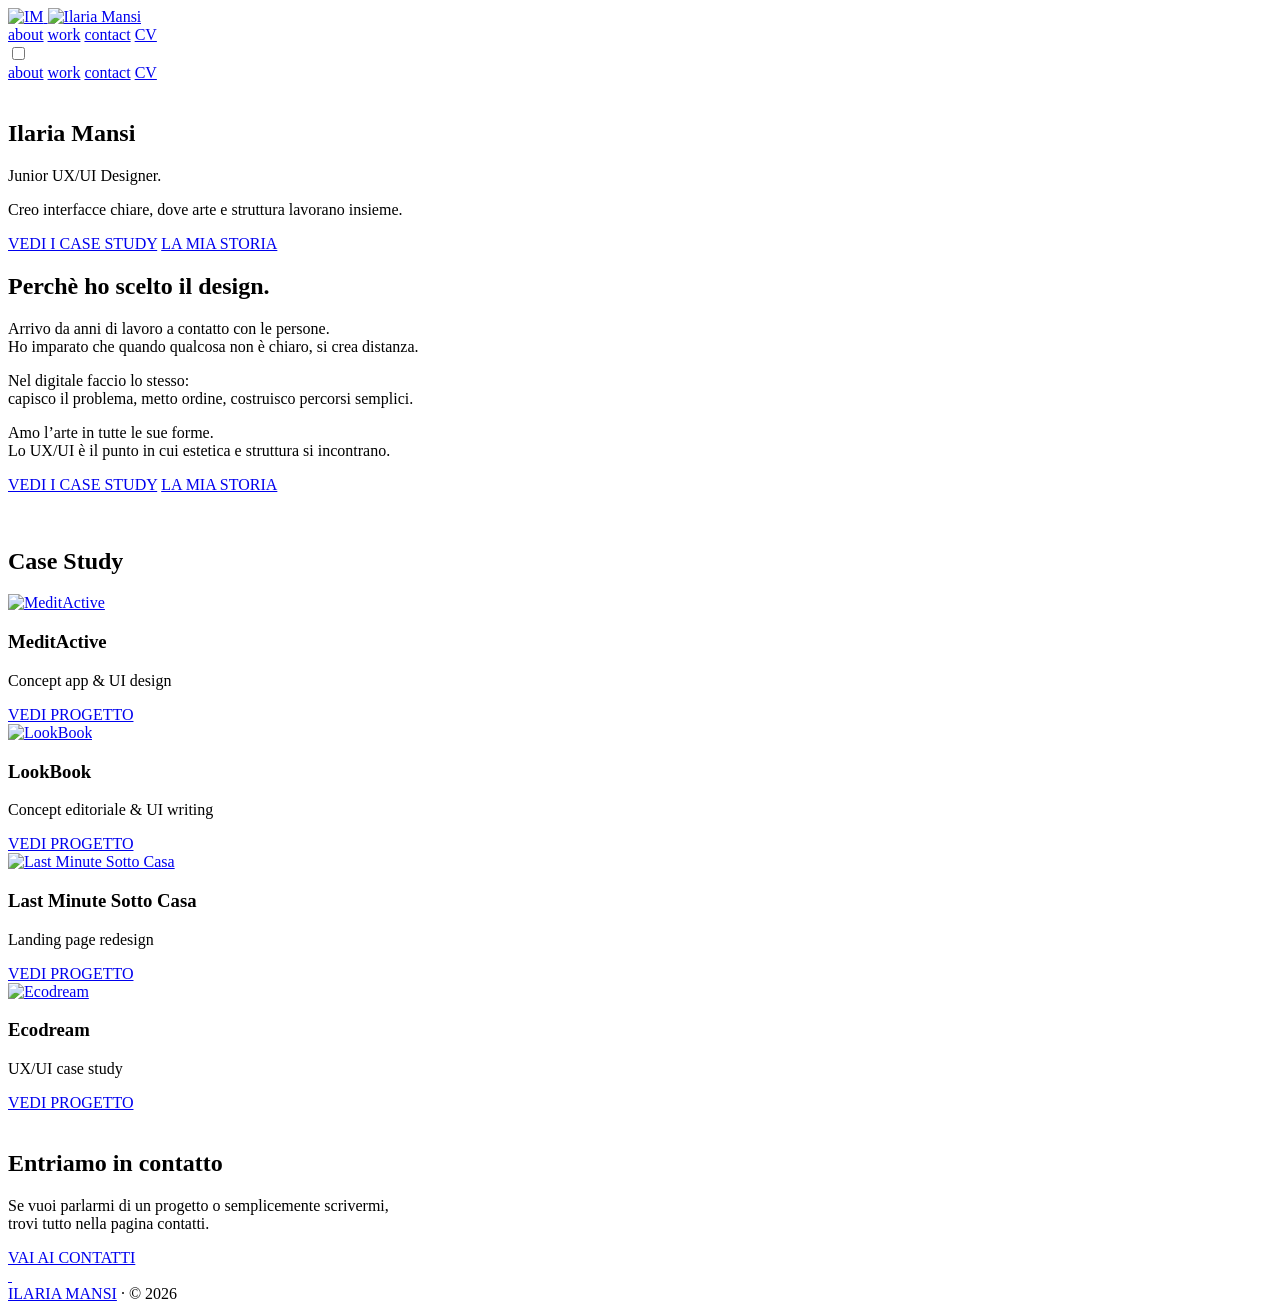
==== index.html @ 2dbf2a2d "force deploy" ====
<!doctype html>
<html lang="it">
<head>
  <meta charset="utf-8" />
  <meta name="viewport" content="width=device-width, initial-scale=1" />
  <title>Portfolio – Home</title>

  <link rel="preconnect" href="https://fonts.googleapis.com">
<link rel="preconnect" href="https://fonts.gstatic.com" crossorigin>
<link href="https://fonts.googleapis.com/css2?family=Fraunces:opsz,wght@9..144,300;9..144,400;9..144,600&family=Manrope:wght@300;400;500;600;700&display=swap" rel="stylesheet">
  <link rel="stylesheet" href="css/style.css">
<link rel="icon" href="assets/img/favicon/favicon.png" sizes="any">

</head>

<body class="is-home">
  
  
  <!-- NAV -->
 <header class="nav" role="banner">
  <div class="container nav__inner">
    <a class="nav__logo" href="#top" aria-label="Home">
      <img class="logo is-mark" src="assets/img/logo/im-mark-light.svg" alt="IM">
      <img class="logo is-word" src="assets/img/logo/im-wordmark-light.svg" alt="Ilaria Mansi">
    </a>

    <nav class="nav__links" aria-label="Menu principale">
      <a href="about.html">about</a>
      <a href="index.html#projects">work</a>
      <a href="contact.html">contact</a>
      <a href="cv.html">CV</a>
    </nav>

    <input class="navToggle" type="checkbox" id="navToggle">

    <label class="nav__burger" for="navToggle" aria-label="Apri menu">
      <span class="nav__burgerIcon" aria-hidden="true"></span>
    </label>
  </div>
</header>

<div class="navOverlay" aria-hidden="true">
  <nav class="navOverlay__panel" aria-label="Menu mobile">
    <a href="about.html">about</a>
    <a href="index.html#projects">work</a>
    <a href="contact.html">contact</a>
    <a href="cv.html">CV</a>
  </nav>
</div>
  

 <!-- HERO (sezione separata, mantiene arch come sfondo) -->
<section id="top" class="heroSection" aria-label="Hero">
  <img class="heroSection__arch" src="assets/img/home/art.jpg" alt="" aria-hidden="true">
  <div class="heroSection__overlay" aria-hidden="true"></div>

  <div class="container hero">
    <div class="hero__left">
      <div class="hero__stack">
        <h1 class="hero__title">Ilaria Mansi</h1>
        <p class="hero__sub">Junior UX/UI Designer.</p>
        <p class="hero__statement">Creo interfacce chiare, dove arte e struttura lavorano insieme.</p>

        <div class="hero__cta">
          <a class="btn btn--primary" href="#projects">VEDI I CASE STUDY</a>
          <a class="btn btn--secondary" href="about.html">LA MIA STORIA</a>
        </div>
      </div>
    </div>
  </div>
</section>

<!-- SALOTTO (sezione separata, statica, senza step/opacity) -->
<section class="salottoSection" aria-label="Salotto">
  <div class="container salotto">
    <div class="salotto__stack">
      <h2 class="salotto__h2">Perchè ho scelto il design.</h2>

      <p class="salotto__p">
        Arrivo da anni di lavoro a contatto con le persone.<br>
        Ho imparato che quando qualcosa non è chiaro, si crea distanza.
      </p>

      <p class="salotto__p">
        Nel digitale faccio lo stesso:<br>
        capisco il problema, metto ordine, costruisco percorsi semplici.
      </p>

      <p class="salotto__p">
        Amo l’arte in tutte le sue forme.<br>
        Lo UX/UI è il punto in cui estetica e struttura si incontrano.
      </p>

      <div class="salotto__cta">
        <a class="btn btn--primary" href="#projects">VEDI I CASE STUDY</a>
        <a class="btn btn--secondary" href="about.html">LA MIA STORIA</a>
      </div>
    </div>

    <figure class="salotto__portrait" aria-hidden="true">
      <img src="assets/img/home/foto.png" alt="">
    </figure>
 </div>
</section>

<!-- CONTENUTO NORMALE DOPO -->
<main class="content">
  <section id="projects" class="projects" aria-label="Projects">
    <div class="container">
      <h2 class="projects__title">Case Study</h2>
    </div>


      <section class="projectStep">
        <div class="container">
          <article class="projectCard">
            <a class="projectCard__media" href="project/meditactive/">
              <img src="assets/img/home/cover-meditactive.jpg" alt="MeditActive">
            </a>
            <div class="projectCard__info">
              <h3 class="projectCard__name">MeditActive</h3>
              <p class="projectCard__meta">Concept app & UI design</p>
              <a class="btn btn--primary" href="./project/meditactive/">VEDI PROGETTO</a>
            </div>
          </article>
        </div>
      </section>

<section class="projectStep">
        <div class="container">
          <article class="projectCard">
            <a class="projectCard__media" href="project/lookbook/">
              <img src="assets/img/home/cover-lookbook.jpg" alt="LookBook">
            </a>
            <div class="projectCard__info">
              <h3 class="projectCard__name">LookBook</h3>
              <p class="projectCard__meta">Concept editoriale & UI writing</p>
              <a class="btn btn--primary" href="project/lookbook/">VEDI PROGETTO</a>
            </div>
          </article>
        </div>
      </section>

      <section class="projectStep">
        <div class="container">
          <article class="projectCard">
            <a class="projectCard__media" href="project/lmsc/">
              <img src="assets/img/home/cover-lmsc.jpg" alt="Last Minute Sotto Casa">
            </a>
            <div class="projectCard__info">
              <h3 class="projectCard__name">Last Minute Sotto Casa</h3>
              <p class="projectCard__meta">Landing page redesign</p>
              <a class="btn btn--primary" href="project/lmsc/">VEDI PROGETTO</a>
            </div>
          </article>
        </div>
      </section>

      <section class="projectStep">
        <div class="container">
          <article class="projectCard">
            <a class="projectCard__media" href="project/ecodream/">
              <img src="assets/img/home/cover-ecodream.jpg" alt="Ecodream">
            </a>
            <div class="projectCard__info">
              <h3 class="projectCard__name">Ecodream</h3>
              <p class="projectCard__meta">UX/UI case study</p>
              <a class="btn btn--primary" href="project/ecodream/">VEDI PROGETTO</a>
            </div>
          </article>
        </div>
      </section>
    </section>

  </main>

<footer class="footer footer--simple" id="contact" aria-labelledby="footerTitle">
  <img class="footer__arch" src="assets/img/home/art.jpg" alt="" aria-hidden="true">

  <div class="footer__inner">
    <h2 id="footerTitle">Entriamo in contatto</h2>
    <p class="footer__text">
      Se vuoi parlarmi di un progetto o semplicemente scrivermi, <br> trovi tutto nella pagina contatti.
    </p>

    <div class="footer__actions">
      <a class="btn btn--primary" href="contact.html">VAI AI CONTATTI</a>
    </div>

    <div class="footer__social" aria-label="Social">
  <a class="iconBtn" href="https://www.linkedin.com/in/ilaria-mansi/" target="_blank" rel="noopener" aria-label="LinkedIn">
    <img src="assets/img/home/linkedin.png" alt="">
  </a>

  <a class="iconBtn" href="https://github.com/TUO-USERNAME" target="_blank" rel="noopener" aria-label="GitHub">
    <img src="assets/img/home/github.png" alt="">
  </a>
</div>

   <div class="footer__meta">
  <a class="footer__copy" href="#top">ILARIA MANSI</a>
  <span class="footer__sep" aria-hidden="true">·</span>
  <span class="footer__copy">© 2026</span>
</div>
  </div>
</footer>

  
</body>
</html>
<!-- deploy -->
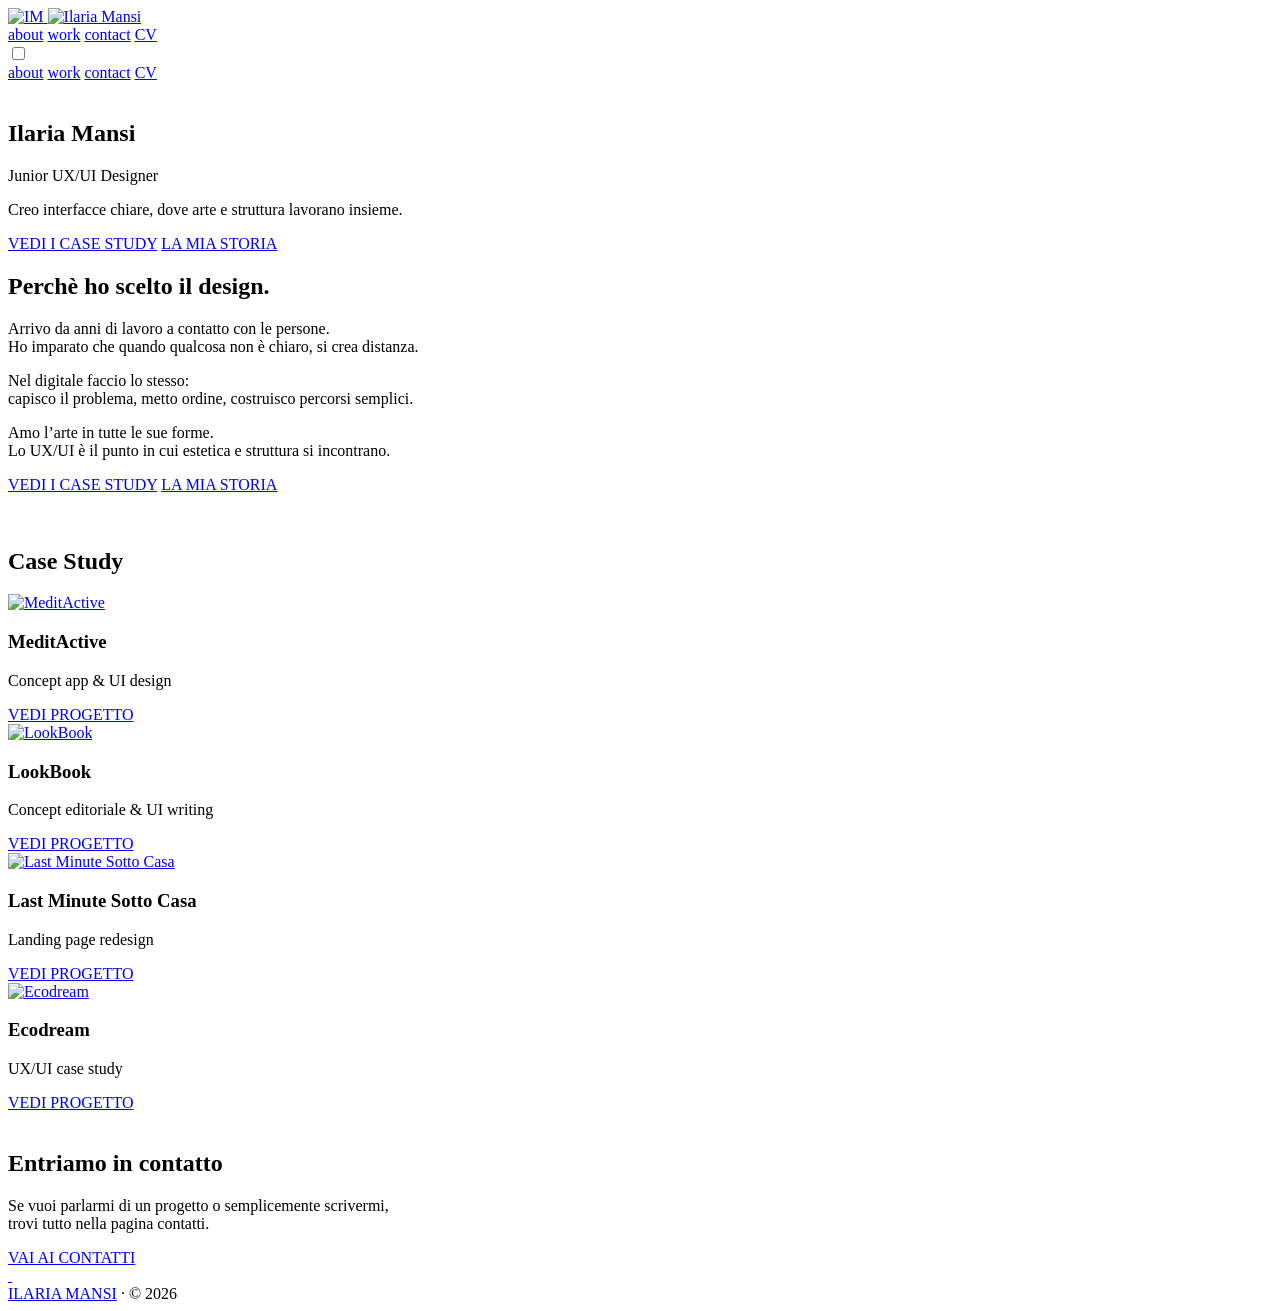
==== commit 9831558f: "initial portfolio upload" ====
--- a/index.html
+++ b/index.html
@@ -58,7 +58,7 @@
     <div class="hero__left">
       <div class="hero__stack">
         <h1 class="hero__title">Ilaria Mansi</h1>
-        <p class="hero__sub">Junior UX/UI Designer.</p>
+        <p class="hero__sub">Junior UX/UI Designer</p>
         <p class="hero__statement">Creo interfacce chiare, dove arte e struttura lavorano insieme.</p>
 
         <div class="hero__cta">
@@ -192,7 +192,7 @@
     <img src="assets/img/home/linkedin.png" alt="">
   </a>
 
-  <a class="iconBtn" href="https://github.com/TUO-USERNAME" target="_blank" rel="noopener" aria-label="GitHub">
+  <a class="iconBtn" href="https://ilariamansi.github.io/portfolio/" target="_blank" rel="noopener" aria-label="GitHub">
     <img src="assets/img/home/github.png" alt="">
   </a>
 </div>
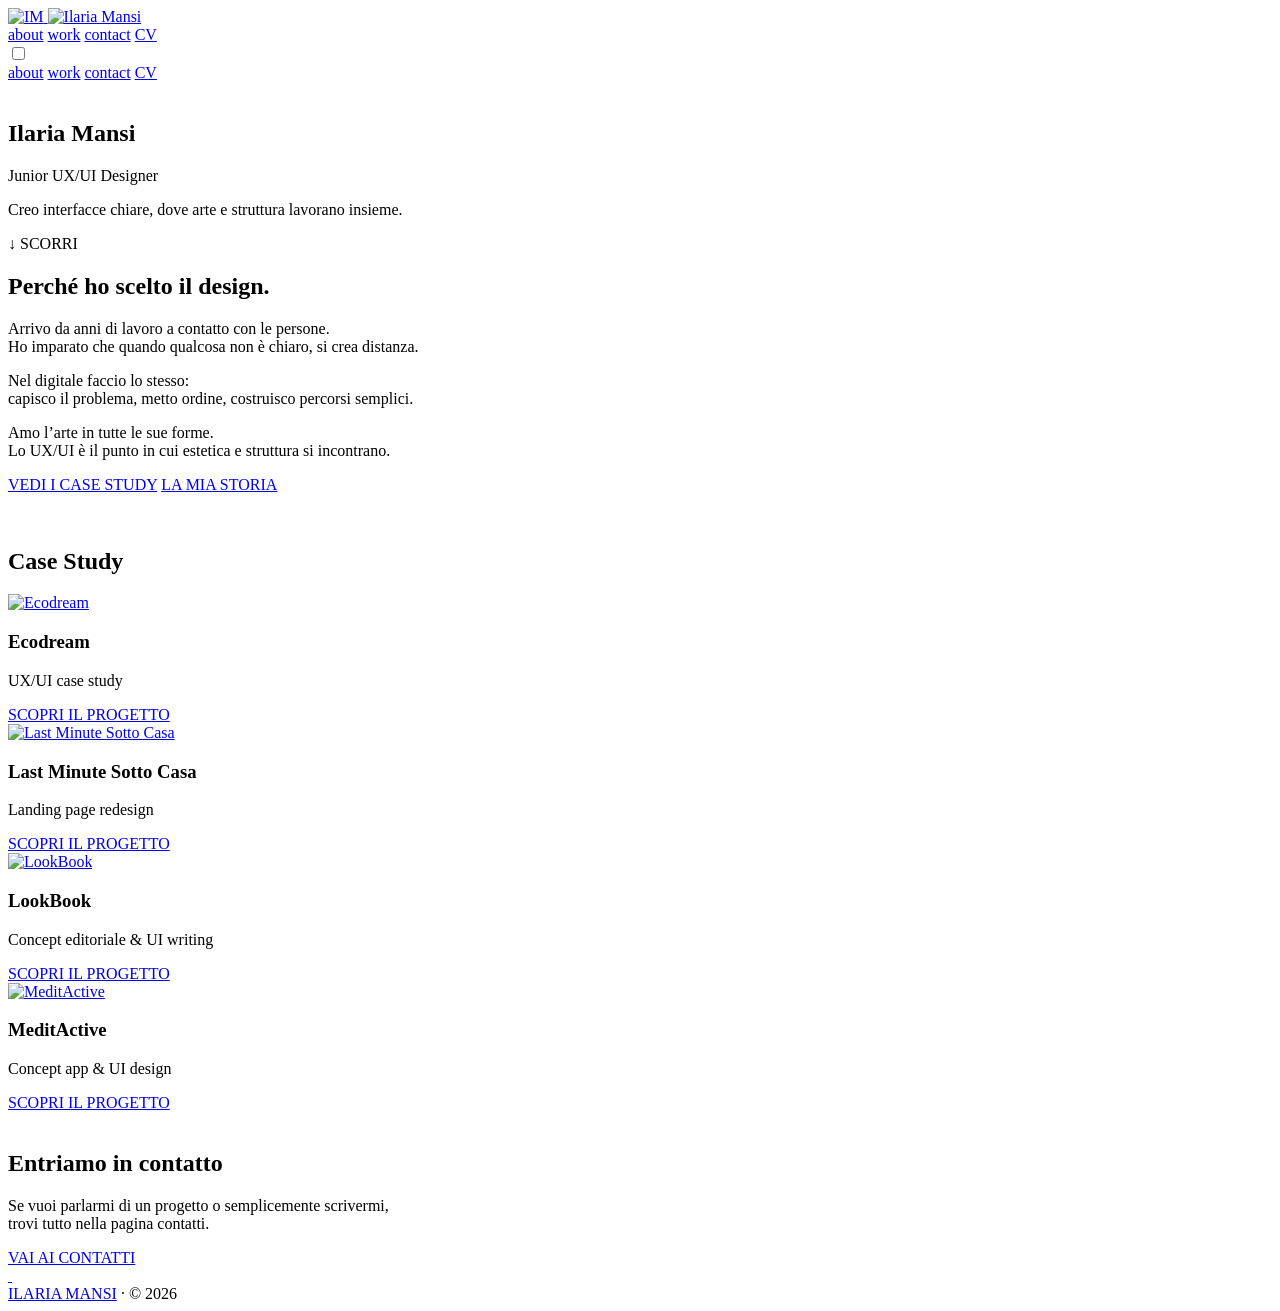
==== commit c8f84a74: "PORTFOLIO UPLOAD" ====
--- a/index.html
+++ b/index.html
@@ -14,7 +14,7 @@
 </head>
 
 <body class="is-home">
-  
+ <main id="top"></main> 
   
   <!-- NAV -->
  <header class="nav" role="banner">
@@ -61,10 +61,10 @@
         <p class="hero__sub">Junior UX/UI Designer</p>
         <p class="hero__statement">Creo interfacce chiare, dove arte e struttura lavorano insieme.</p>
 
-        <div class="hero__cta">
-          <a class="btn btn--primary" href="#projects">VEDI I CASE STUDY</a>
-          <a class="btn btn--secondary" href="about.html">LA MIA STORIA</a>
-        </div>
+ <div class="hero__scroll">
+  <span class="hero__scrollArrow">↓</span>
+  <span class="hero__scrollText">SCORRI</span>
+</div>
       </div>
     </div>
   </div>
@@ -74,7 +74,7 @@
 <section class="salottoSection" aria-label="Salotto">
   <div class="container salotto">
     <div class="salotto__stack">
-      <h2 class="salotto__h2">Perchè ho scelto il design.</h2>
+      <h2 class="salotto__h2">Perché ho scelto il design.</h2>
 
       <p class="salotto__p">
         Arrivo da anni di lavoro a contatto con le persone.<br>
@@ -112,65 +112,64 @@
 
 
       <section class="projectStep">
-        <div class="container">
-          <article class="projectCard">
-            <a class="projectCard__media" href="project/meditactive/">
-              <img src="assets/img/home/cover-meditactive.jpg" alt="MeditActive">
-            </a>
-            <div class="projectCard__info">
-              <h3 class="projectCard__name">MeditActive</h3>
-              <p class="projectCard__meta">Concept app & UI design</p>
-              <a class="btn btn--primary" href="./project/meditactive/">VEDI PROGETTO</a>
-            </div>
-          </article>
-        </div>
-      </section>
+  <div class="container">
+    <article class="projectCard">
+      <a class="projectCard__media" href="project/ecodream/">
+        <img src="assets/img/home/cover-ecodream.jpg" alt="Ecodream">
+      </a>
+      <div class="projectCard__info">
+        <h3 class="projectCard__name">Ecodream</h3>
+        <p class="projectCard__meta">UX/UI case study</p>
+        <a class="btn btn--primary" href="project/ecodream/">SCOPRI IL PROGETTO</a>
+      </div>
+    </article>
+  </div>
+</section>
 
 <section class="projectStep">
-        <div class="container">
-          <article class="projectCard">
-            <a class="projectCard__media" href="project/lookbook/">
-              <img src="assets/img/home/cover-lookbook.jpg" alt="LookBook">
-            </a>
-            <div class="projectCard__info">
-              <h3 class="projectCard__name">LookBook</h3>
-              <p class="projectCard__meta">Concept editoriale & UI writing</p>
-              <a class="btn btn--primary" href="project/lookbook/">VEDI PROGETTO</a>
-            </div>
-          </article>
-        </div>
-      </section>
-
-      <section class="projectStep">
-        <div class="container">
-          <article class="projectCard">
-            <a class="projectCard__media" href="project/lmsc/">
-              <img src="assets/img/home/cover-lmsc.jpg" alt="Last Minute Sotto Casa">
-            </a>
-            <div class="projectCard__info">
-              <h3 class="projectCard__name">Last Minute Sotto Casa</h3>
-              <p class="projectCard__meta">Landing page redesign</p>
-              <a class="btn btn--primary" href="project/lmsc/">VEDI PROGETTO</a>
-            </div>
-          </article>
-        </div>
-      </section>
-
-      <section class="projectStep">
-        <div class="container">
-          <article class="projectCard">
-            <a class="projectCard__media" href="project/ecodream/">
-              <img src="assets/img/home/cover-ecodream.jpg" alt="Ecodream">
-            </a>
-            <div class="projectCard__info">
-              <h3 class="projectCard__name">Ecodream</h3>
-              <p class="projectCard__meta">UX/UI case study</p>
-              <a class="btn btn--primary" href="project/ecodream/">VEDI PROGETTO</a>
-            </div>
-          </article>
-        </div>
-      </section>
-    </section>
+  <div class="container">
+    <article class="projectCard">
+      <a class="projectCard__media" href="project/lmsc/">
+        <img src="assets/img/home/cover-lmsc.jpg" alt="Last Minute Sotto Casa">
+      </a>
+      <div class="projectCard__info">
+        <h3 class="projectCard__name">Last Minute Sotto Casa</h3>
+        <p class="projectCard__meta">Landing page redesign</p>
+        <a class="btn btn--primary" href="project/lmsc/">SCOPRI IL PROGETTO</a>
+      </div>
+    </article>
+  </div>
+</section>
+
+<section class="projectStep">
+  <div class="container">
+    <article class="projectCard">
+      <a class="projectCard__media" href="project/lookbook/">
+        <img src="assets/img/home/cover-lookbook.jpg" alt="LookBook">
+      </a>
+      <div class="projectCard__info">
+        <h3 class="projectCard__name">LookBook</h3>
+        <p class="projectCard__meta">Concept editoriale & UI writing</p>
+        <a class="btn btn--primary" href="project/lookbook/">SCOPRI IL PROGETTO</a>
+      </div>
+    </article>
+  </div>
+</section>
+
+<section class="projectStep">
+  <div class="container">
+    <article class="projectCard">
+      <a class="projectCard__media" href="project/meditactive/">
+        <img src="assets/img/home/cover-meditactive.jpg" alt="MeditActive">
+      </a>
+      <div class="projectCard__info">
+        <h3 class="projectCard__name">MeditActive</h3>
+        <p class="projectCard__meta">Concept app & UI design</p>
+        <a class="btn btn--primary" href="./project/meditactive/">SCOPRI IL PROGETTO</a>
+      </div>
+    </article>
+  </div>
+</section>
 
   </main>
 
@@ -192,7 +191,7 @@
     <img src="assets/img/home/linkedin.png" alt="">
   </a>
 
-  <a class="iconBtn" href="https://ilariamansi.github.io/portfolio/" target="_blank" rel="noopener" aria-label="GitHub">
+  <a class="iconBtn" href="https://github.com/ilariamansi/portfolio.git" target="_blank" rel="noopener" aria-label="GitHub">
     <img src="assets/img/home/github.png" alt="">
   </a>
 </div>
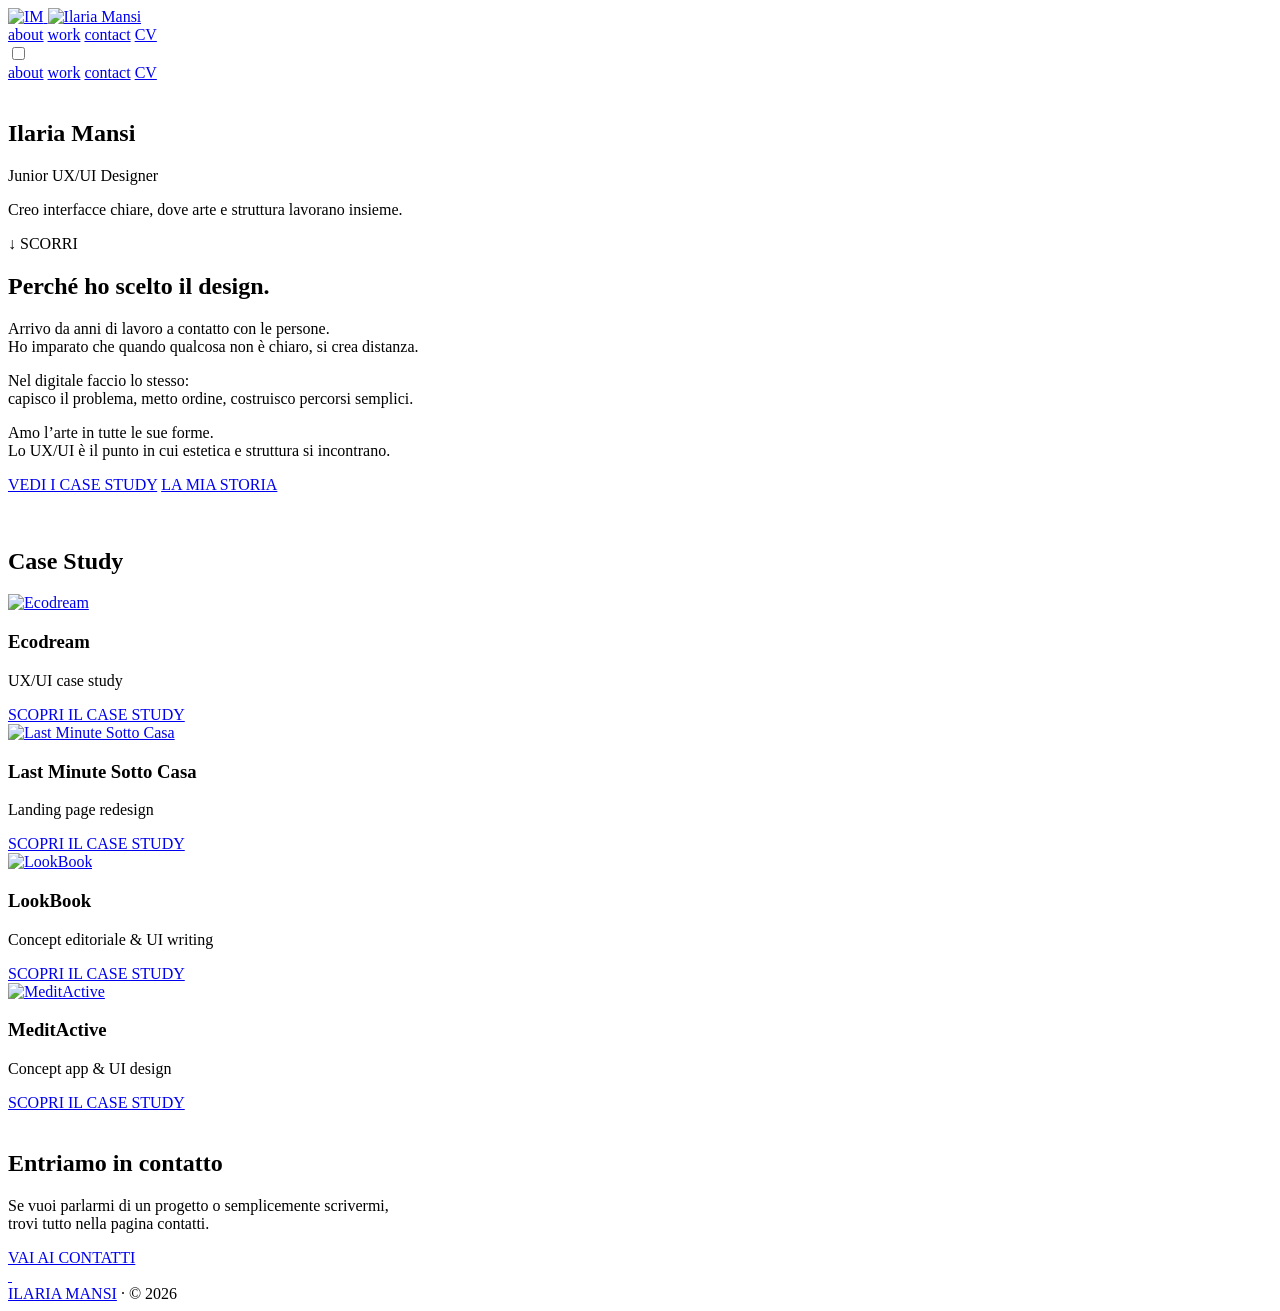
==== commit 97c6839d: "portfolio upload" ====
--- a/index.html
+++ b/index.html
@@ -4,6 +4,12 @@
   <meta charset="utf-8" />
   <meta name="viewport" content="width=device-width, initial-scale=1" />
   <title>Portfolio – Home</title>
+ <meta property="og:title" content="Ilaria Mansi – Junior UX/UI Designer">
+<meta property="og:description" content="Portfolio UX/UI con case study di redesign, ricerca utenti e progettazione di interfacce digitali.">
+<meta property="og:image" content="https://ilariamansi.github.io/portfolio/assets/img/home/art.jpg">
+<meta property="og:url" content="https://ilariamansi.github.io/portfolio/">
+<meta property="og:type" content="website">
+<meta property="og:site_name" content="Ilaria Mansi Portfolio">
 
   <link rel="preconnect" href="https://fonts.googleapis.com">
 <link rel="preconnect" href="https://fonts.gstatic.com" crossorigin>
@@ -120,7 +126,7 @@
       <div class="projectCard__info">
         <h3 class="projectCard__name">Ecodream</h3>
         <p class="projectCard__meta">UX/UI case study</p>
-        <a class="btn btn--primary" href="project/ecodream/">SCOPRI IL PROGETTO</a>
+        <a class="btn btn--primary" href="project/ecodream/">SCOPRI IL CASE STUDY</a>
       </div>
     </article>
   </div>
@@ -135,7 +141,7 @@
       <div class="projectCard__info">
         <h3 class="projectCard__name">Last Minute Sotto Casa</h3>
         <p class="projectCard__meta">Landing page redesign</p>
-        <a class="btn btn--primary" href="project/lmsc/">SCOPRI IL PROGETTO</a>
+        <a class="btn btn--primary" href="project/lmsc/">SCOPRI IL CASE STUDY</a>
       </div>
     </article>
   </div>
@@ -150,7 +156,7 @@
       <div class="projectCard__info">
         <h3 class="projectCard__name">LookBook</h3>
         <p class="projectCard__meta">Concept editoriale & UI writing</p>
-        <a class="btn btn--primary" href="project/lookbook/">SCOPRI IL PROGETTO</a>
+        <a class="btn btn--primary" href="project/lookbook/">SCOPRI IL CASE STUDY</a>
       </div>
     </article>
   </div>
@@ -165,7 +171,7 @@
       <div class="projectCard__info">
         <h3 class="projectCard__name">MeditActive</h3>
         <p class="projectCard__meta">Concept app & UI design</p>
-        <a class="btn btn--primary" href="./project/meditactive/">SCOPRI IL PROGETTO</a>
+        <a class="btn btn--primary" href="./project/meditactive/">SCOPRI IL CASE STUDY</a>
       </div>
     </article>
   </div>
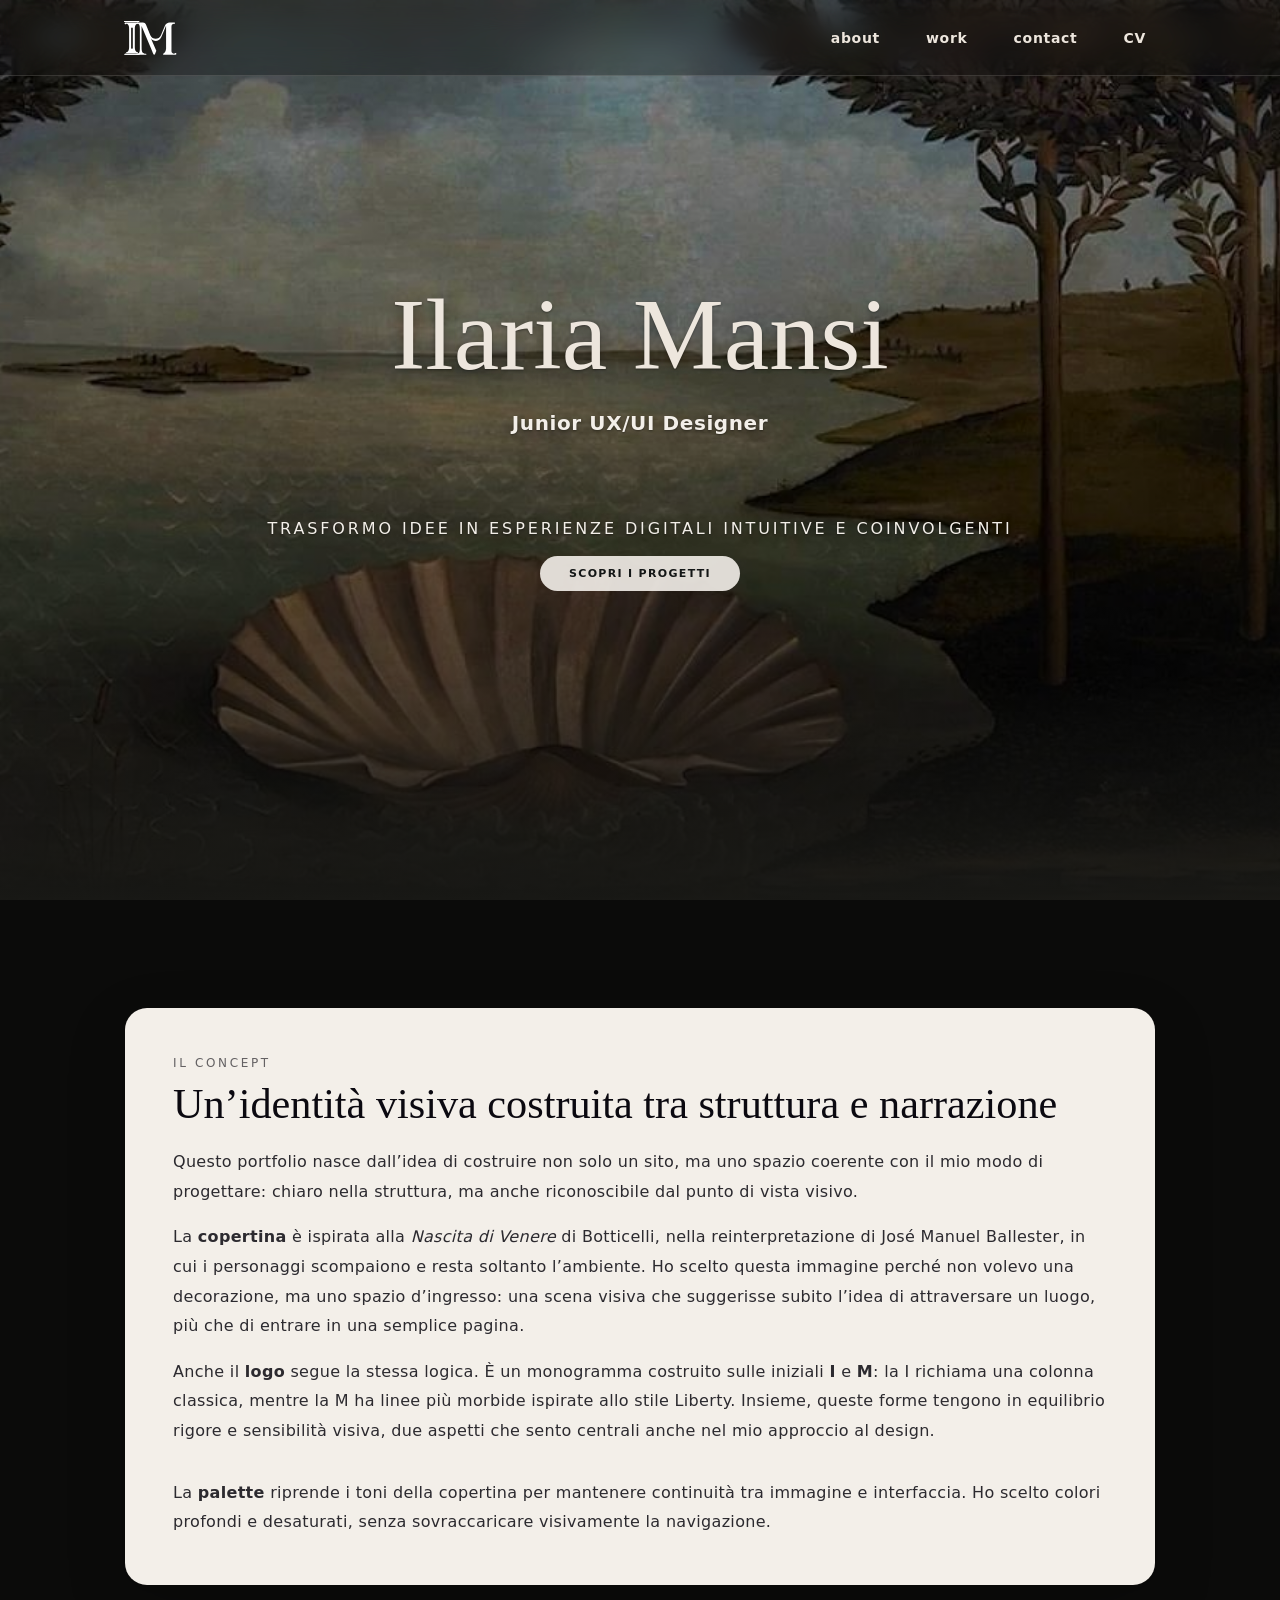
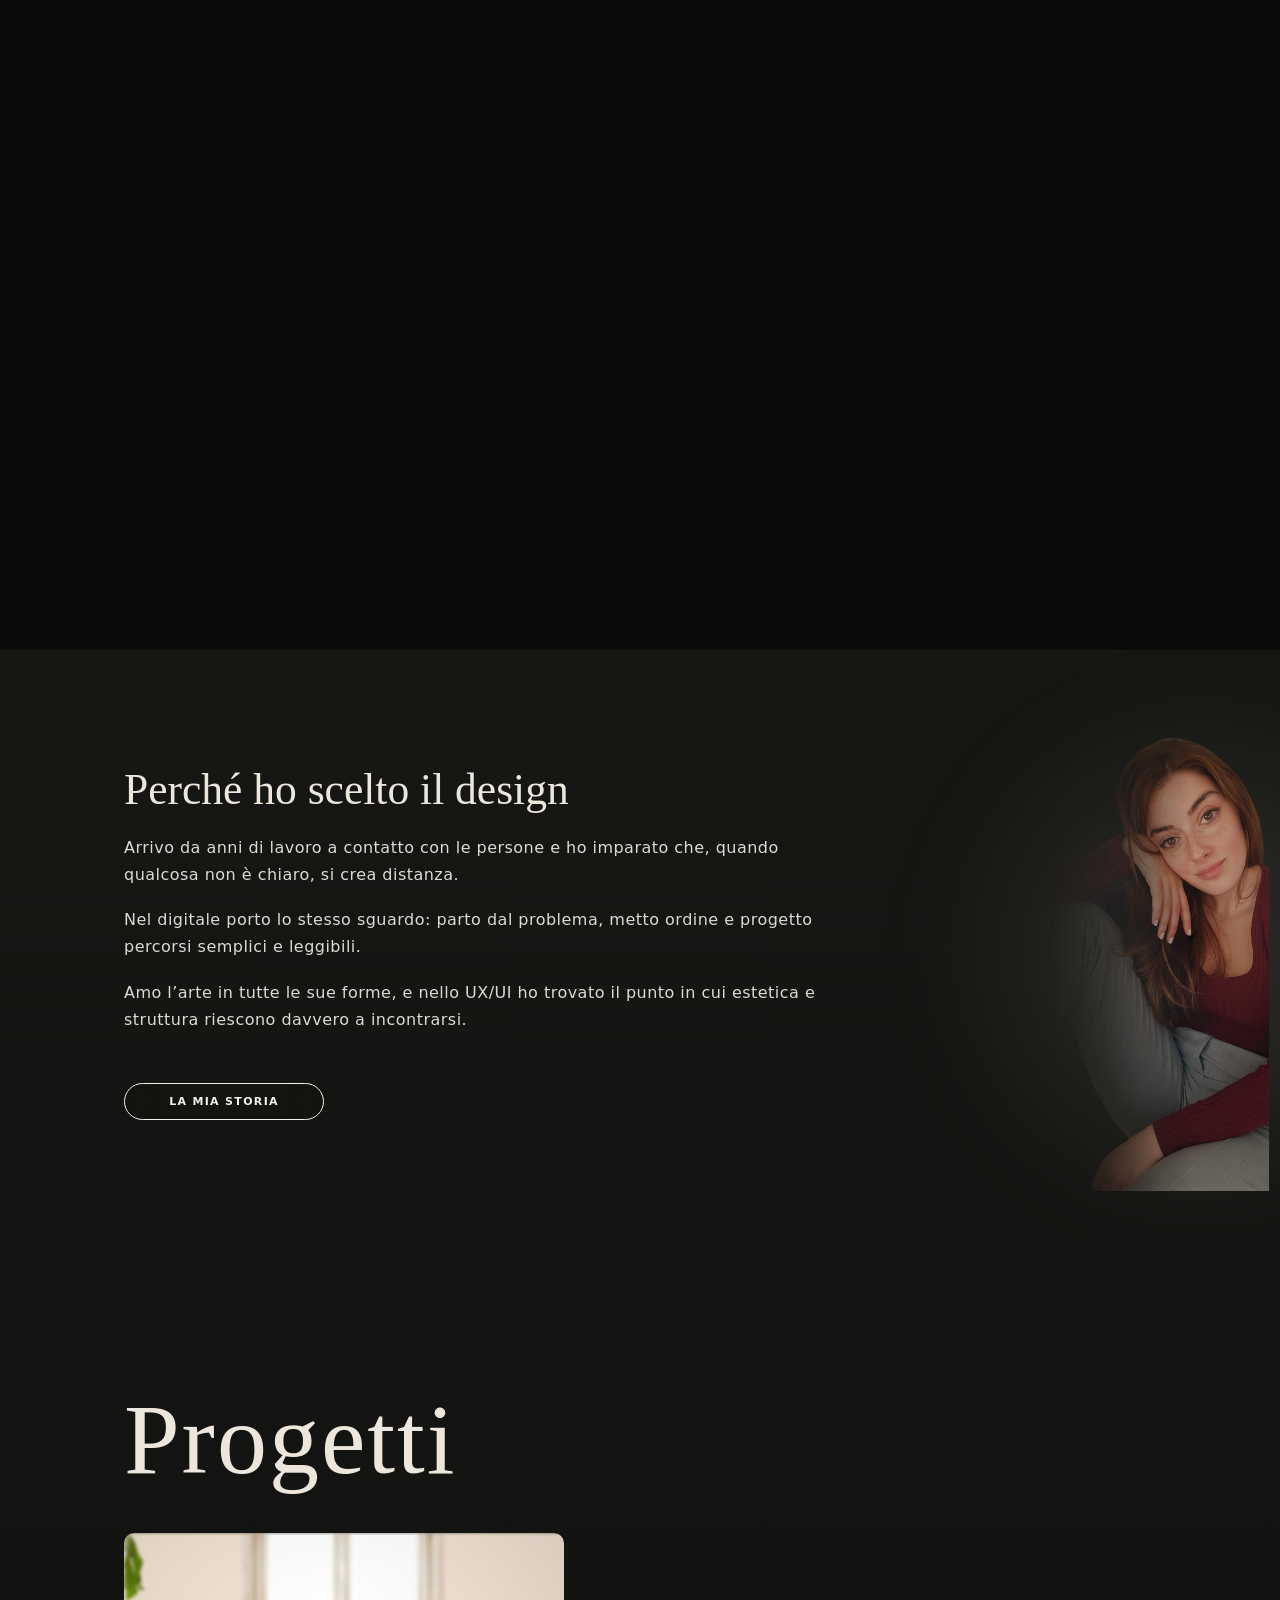
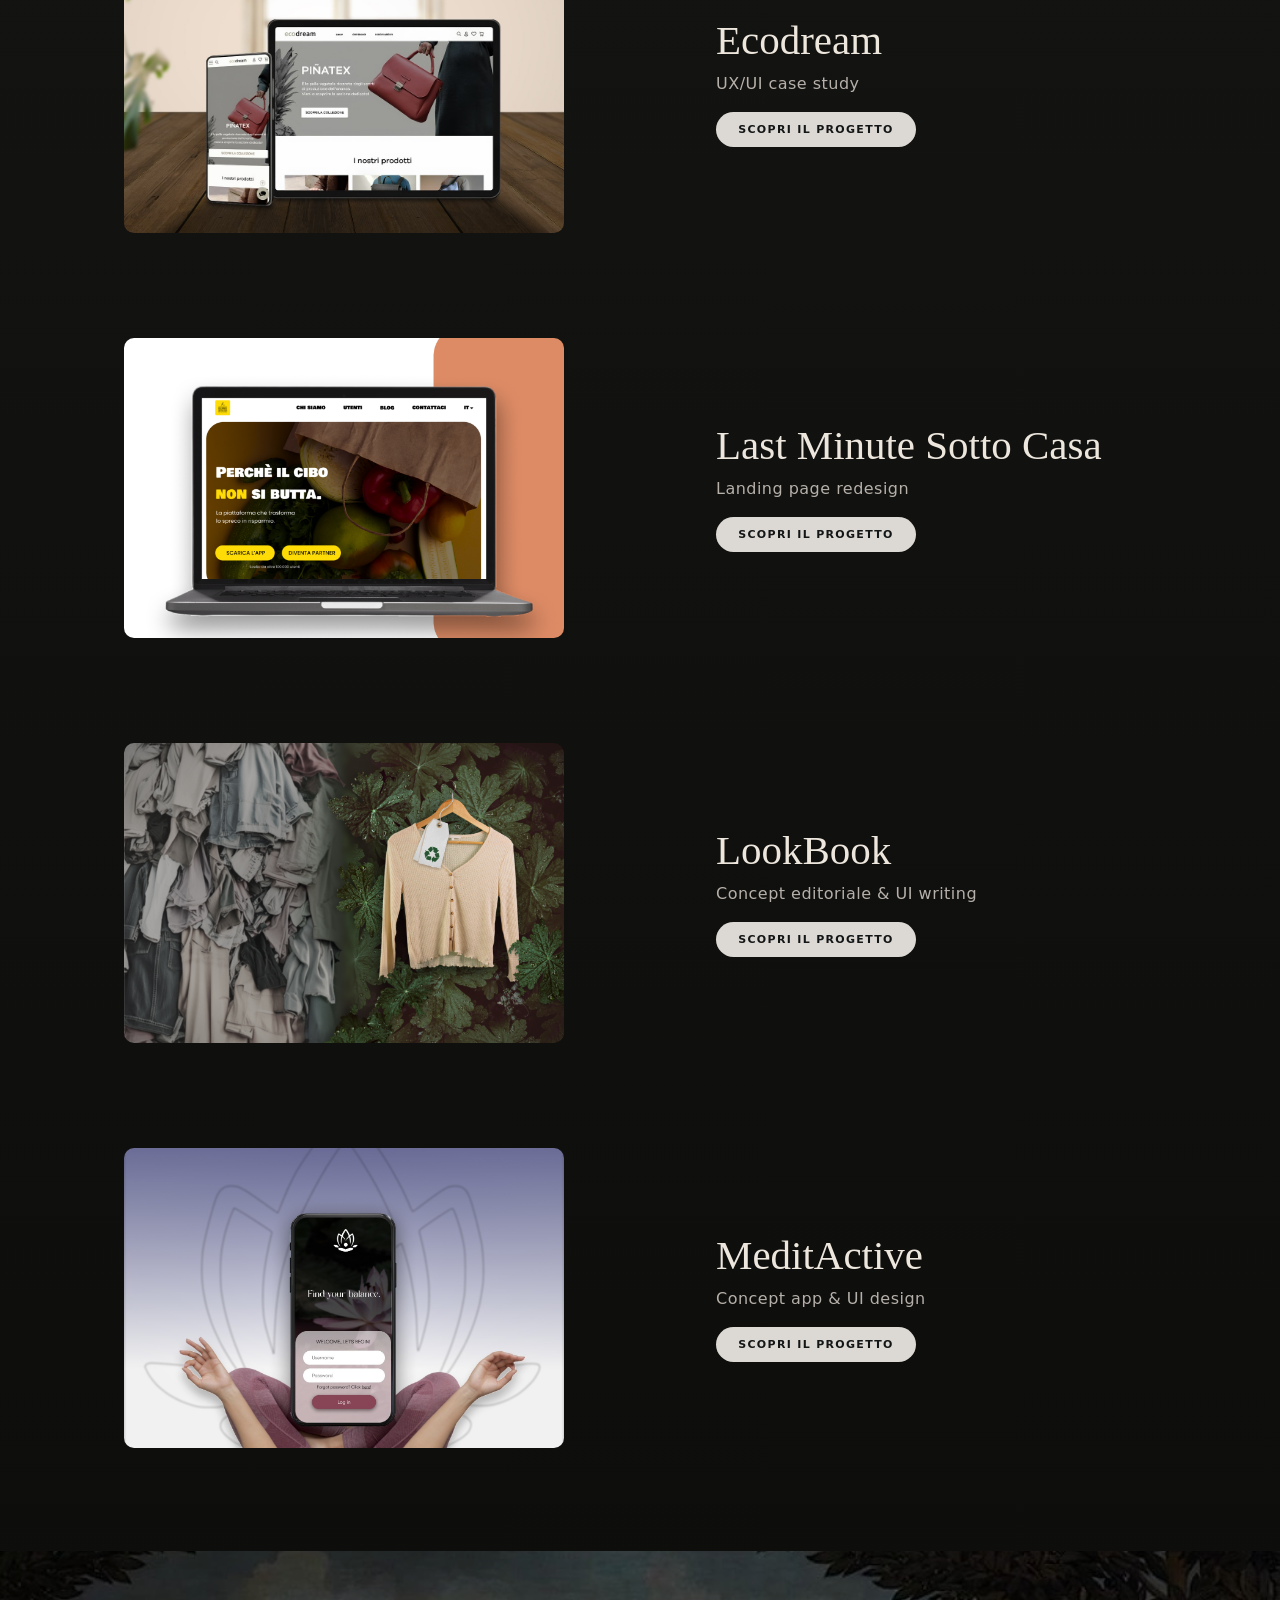
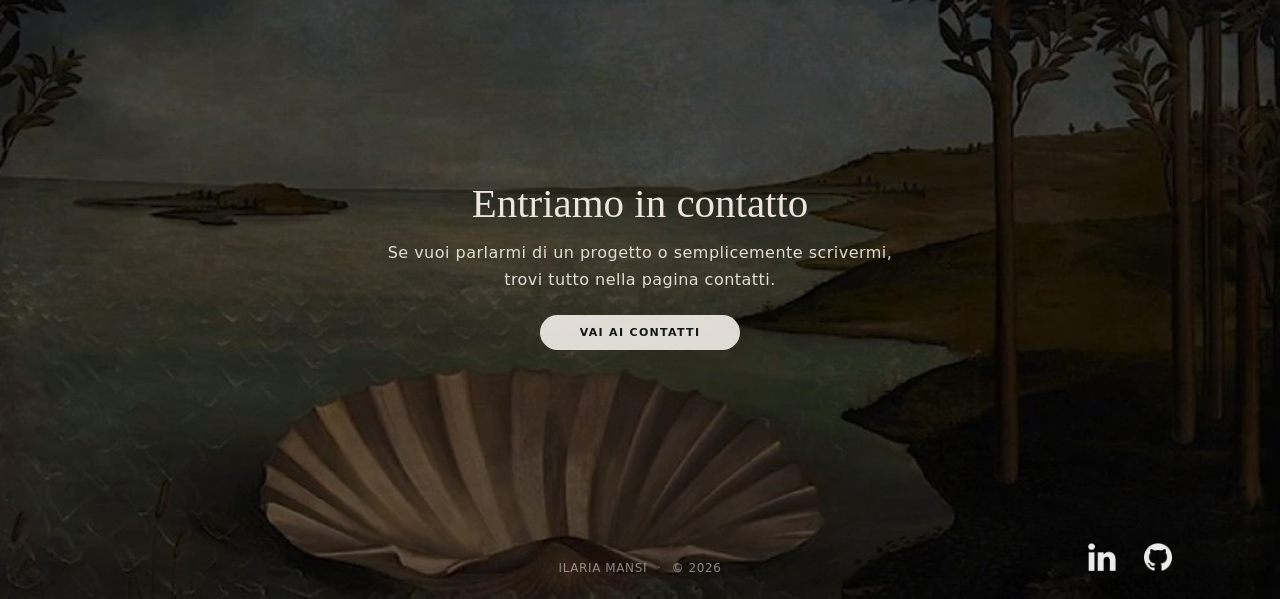
==== commit 699fa4e0: "portfolio upload" ====
--- a/index.html
+++ b/index.html
@@ -3,11 +3,11 @@
 <head>
   <meta charset="utf-8" />
   <meta name="viewport" content="width=device-width, initial-scale=1" />
-  <title>Portfolio – Home</title>
+  <title>Ilaria Mansi – Home</title>
  <meta property="og:title" content="Ilaria Mansi – Junior UX/UI Designer">
 <meta property="og:description" content="Portfolio UX/UI con case study di redesign, ricerca utenti e progettazione di interfacce digitali.">
-<meta property="og:image" content="https://ilariamansi.github.io/portfolio/assets/img/home/art.jpg">
-<meta property="og:url" content="https://ilariamansi.github.io/portfolio/">
+<meta property="og:image" content="https://ilariamansi.github.io/im.portfolio/assets/img/home/art.jpg">
+<meta property="og:url" content="https://ilariamansi.github.io/im.portfolio/">
 <meta property="og:type" content="website">
 <meta property="og:site_name" content="Ilaria Mansi Portfolio">
 
@@ -20,7 +20,7 @@
 </head>
 
 <body class="is-home">
- <main id="top"></main> 
+ <div id="top"></div> 
   
   <!-- NAV -->
  <header class="nav" role="banner">
@@ -56,49 +56,79 @@
   
 
  <!-- HERO (sezione separata, mantiene arch come sfondo) -->
-<section id="top" class="heroSection" aria-label="Hero">
-  <img class="heroSection__arch" src="assets/img/home/art.jpg" alt="" aria-hidden="true">
-  <div class="heroSection__overlay" aria-hidden="true"></div>
-
-  <div class="container hero">
-    <div class="hero__left">
-      <div class="hero__stack">
-        <h1 class="hero__title">Ilaria Mansi</h1>
-        <p class="hero__sub">Junior UX/UI Designer</p>
-        <p class="hero__statement">Creo interfacce chiare, dove arte e struttura lavorano insieme.</p>
-
- <div class="hero__scroll">
-  <span class="hero__scrollArrow">↓</span>
-  <span class="hero__scrollText">SCORRI</span>
-</div>
-      </div>
-    </div>
-  </div>
+<section class="heroConcept">
+  <div class="heroConcept__media">
+    <img
+      src="assets/img/home/art.jpg"
+      alt="Scenario ispirato alla Nascita di Venere"
+      class="heroConcept__image"
+    />
+    <div class="heroConcept__overlay"></div>
+
+    <div class="heroConcept__intro container">
+      <div class="heroConcept__introInner">
+        <h1 class="heroConcept__title">Ilaria Mansi</h1>
+        <p class="heroConcept__sub">Junior UX/UI Designer</p>
+        <p class="heroConcept__statement">
+          Trasformo idee in esperienze digitali intuitive e coinvolgenti
+        </p>
+         <div class="heroConcept__cta">
+        <a class="btn btn--primary" href="#projects">SCOPRI I PROGETTI</a>
+        </div>
+        
+      </div>
+    </div>
+  </div>
+
+  <div class="heroConcept__panelWrap">
+  <div class="heroConcept__panel">
+    <p class="heroConcept__panelKicker">Il concept</p>
+
+    <h2 class="heroConcept__panelTitle">
+     Un’identità visiva costruita tra struttura e narrazione
+    </h2>
+
+    <div class="heroConcept__panelText">
+      <p>
+        Questo portfolio nasce dall’idea di costruire non solo un sito, ma uno spazio coerente con il mio modo di progettare: chiaro nella struttura, ma anche riconoscibile dal punto di vista visivo.
+      </p>
+
+      <p>
+        La <strong>copertina</strong> è ispirata alla <em>Nascita di Venere</em> di Botticelli, nella reinterpretazione di José Manuel Ballester, in cui i personaggi scompaiono e resta soltanto l’ambiente. Ho scelto questa immagine perché non volevo una decorazione, ma uno spazio d’ingresso: una scena visiva che suggerisse subito l’idea di attraversare un luogo, più che di entrare in una semplice pagina.
+      </p>
+
+      <p>
+         Anche il <strong>logo</strong> segue la stessa logica. È un monogramma costruito sulle iniziali <strong>I</strong> e <strong>M</strong>: la I richiama una colonna classica, mentre la M ha linee più morbide ispirate allo stile Liberty. Insieme, queste forme tengono in equilibrio rigore e sensibilità visiva, due aspetti che sento centrali anche nel mio approccio al design.
+      </p>
+
+      <p>
+        <p>
+   La <strong>palette</strong> riprende i toni della copertina per mantenere continuità tra immagine e interfaccia. Ho scelto colori profondi e desaturati, senza sovraccaricare visivamente la navigazione.
+</p>
+    </div>
+  </div>
+</div>
 </section>
 
 <!-- SALOTTO (sezione separata, statica, senza step/opacity) -->
 <section class="salottoSection" aria-label="Salotto">
   <div class="container salotto">
+    
     <div class="salotto__stack">
-      <h2 class="salotto__h2">Perché ho scelto il design.</h2>
+      <h2 class="salotto__h2">Perché ho scelto il design</h2>
 
       <p class="salotto__p">
-        Arrivo da anni di lavoro a contatto con le persone.<br>
-        Ho imparato che quando qualcosa non è chiaro, si crea distanza.
+        Arrivo da anni di lavoro a contatto con le persone e ho imparato che, quando qualcosa non è chiaro, si crea distanza.
       </p>
 
       <p class="salotto__p">
-        Nel digitale faccio lo stesso:<br>
-        capisco il problema, metto ordine, costruisco percorsi semplici.
+        Nel digitale porto lo stesso sguardo: parto dal problema, metto ordine e progetto percorsi semplici e leggibili.
       </p>
 
       <p class="salotto__p">
-        Amo l’arte in tutte le sue forme.<br>
-        Lo UX/UI è il punto in cui estetica e struttura si incontrano.
-      </p>
-
+        Amo l’arte in tutte le sue forme, e nello UX/UI ho trovato il punto in cui estetica e struttura riescono davvero a incontrarsi.
+      </p>
       <div class="salotto__cta">
-        <a class="btn btn--primary" href="#projects">VEDI I CASE STUDY</a>
         <a class="btn btn--secondary" href="about.html">LA MIA STORIA</a>
       </div>
     </div>
@@ -113,7 +143,7 @@
 <main class="content">
   <section id="projects" class="projects" aria-label="Projects">
     <div class="container">
-      <h2 class="projects__title">Case Study</h2>
+      <h2 class="projects__title">Progetti</h2>
     </div>
 
 
@@ -126,7 +156,7 @@
       <div class="projectCard__info">
         <h3 class="projectCard__name">Ecodream</h3>
         <p class="projectCard__meta">UX/UI case study</p>
-        <a class="btn btn--primary" href="project/ecodream/">SCOPRI IL CASE STUDY</a>
+        <a class="btn btn--primary" href="project/ecodream/">SCOPRI IL PROGETTO</a>
       </div>
     </article>
   </div>
@@ -141,7 +171,7 @@
       <div class="projectCard__info">
         <h3 class="projectCard__name">Last Minute Sotto Casa</h3>
         <p class="projectCard__meta">Landing page redesign</p>
-        <a class="btn btn--primary" href="project/lmsc/">SCOPRI IL CASE STUDY</a>
+        <a class="btn btn--primary" href="project/lmsc/">SCOPRI IL PROGETTO</a>
       </div>
     </article>
   </div>
@@ -156,7 +186,7 @@
       <div class="projectCard__info">
         <h3 class="projectCard__name">LookBook</h3>
         <p class="projectCard__meta">Concept editoriale & UI writing</p>
-        <a class="btn btn--primary" href="project/lookbook/">SCOPRI IL CASE STUDY</a>
+        <a class="btn btn--primary" href="project/lookbook/">SCOPRI IL PROGETTO</a>
       </div>
     </article>
   </div>
@@ -171,7 +201,7 @@
       <div class="projectCard__info">
         <h3 class="projectCard__name">MeditActive</h3>
         <p class="projectCard__meta">Concept app & UI design</p>
-        <a class="btn btn--primary" href="./project/meditactive/">SCOPRI IL CASE STUDY</a>
+        <a class="btn btn--primary" href="./project/meditactive/">SCOPRI IL PROGETTO</a>
       </div>
     </article>
   </div>
--- a/css/style.css
+++ b/css/style.css
@@ -0,0 +1,1887 @@
+
+*{ box-sizing:border-box; }
+html,body{ margin:0; padding:0; min-height:100%; }
+img{ max-width:100%; display:block; }
+a{ color:inherit; text-decoration:none; }
+a:visited{ color:inherit; }
+button,input,textarea{ font:inherit; }
+ul{ margin:0; padding:0; }
+:focus-visible{ outline:2px solid rgba(243,239,233,.65); outline-offset:3px; }
+
+/* -------------------------
+   TOKENS
+------------------------- */
+:root{
+  --max: 1200px;
+  --pad-x: 84px;
+  --nav-h: 76px;
+
+  --bg-start: #1e1e1b;
+  --bg-end:   #0b0b0a;
+
+  --text: #EDE6DD;
+  --muted: rgba(237,230,221,.75);
+
+  --line: rgba(243,239,233,.12);
+  --line-weak: rgba(243,239,233,.08);
+
+  --glass-blur: 14px;
+  --glass-sat: 140%;
+
+  --thumb-w: 440px;
+  --thumb-h: 300px;
+
+  --font-serif: "Fraunces", ui-serif;
+  --font-sans: "Manrope", system-ui, sans-serif;
+
+  --h1: clamp(42px, 5.2vw, 76px);
+  --h2: clamp(24px, 3.2vw, 44px);
+  --lead: clamp(18px, 1.6vw, 20px);
+  --section-y: clamp(52px, 6vw, 90px);
+}
+
+@media (max-width: 980px){
+  :root{
+    --pad-x: 20px;
+    --nav-h: 70px;
+    --thumb-w: 100%;
+    --thumb-h: min(320px, 56vw);
+  }
+}
+
+/* -------------------------
+   BASE
+------------------------- */
+html{ background: var(--bg-start); }
+
+body{
+  color: var(--text);
+  overflow-x:hidden;
+  font-family: var(--font-sans);
+  -webkit-font-smoothing: antialiased;
+  text-rendering: optimizeLegibility;
+  background: linear-gradient(180deg, var(--bg-start) 0%, var(--bg-end) 100%);
+  background-repeat:no-repeat;
+  background-size:100% 100%;
+  background-attachment:scroll;
+}
+
+.container{
+  width: min(var(--max), 100%);
+  margin:0 auto;
+  padding-left: var(--pad-x);
+  padding-right: var(--pad-x);
+}
+
+body:not(.is-home) main,
+body:not(.is-home) .about,
+body:not(.is-home) .cv,
+body:not(.is-home) .uxSection,
+body:not(.is-home) .content{
+  background: transparent !important;
+}
+
+/* -------------------------
+   NAV
+------------------------- */
+.nav{
+  position: fixed;
+  top: 0;
+  left: 0;
+  right: 0;
+  height: var(--nav-h);
+  z-index: 7000;
+  background: rgba(15,15,15,.35);
+  backdrop-filter: blur(var(--glass-blur)) saturate(var(--glass-sat));
+  -webkit-backdrop-filter: blur(var(--glass-blur)) saturate(var(--glass-sat));
+  border-bottom: 1px solid rgba(243,239,233,.14);
+}
+
+.nav__inner{
+  height: 100%;
+  display: flex;
+  align-items: center;
+  justify-content: space-between;
+  gap: 14px;
+}
+
+.nav__logo{
+  position: relative;
+  display: inline-block;
+  width: 276px;
+  height: 34px;
+  z-index: 7002;
+}
+
+.nav__logo .logo{
+  position: absolute;
+  inset: 0;
+  width: 276px;
+  height: 34px;
+  object-fit: contain;
+  object-position: left center;
+  opacity: 0;
+  transition: opacity .28s ease-out, transform .28s ease-out;
+}
+
+.nav__logo .is-mark{ opacity: 1; }
+.nav__logo .is-word{ transform: translate3d(8px,0,0); }
+
+.nav__logo:hover .is-mark{
+  opacity: 0;
+  transform: translate3d(-8px,0,0);
+}
+.nav__logo:hover .is-word{
+  opacity: 1;
+  transform: translate3d(0,0,0);
+}
+
+.nav__links{
+  display: flex;
+  align-items: center;
+  gap: 26px;
+  height: 100%;
+}
+
+.nav__links a{
+  height: 100%;
+  display: flex;
+  align-items: center;
+  padding: 0 10px;
+  font-family: var(--font-sans);
+  font-weight: 600;
+  font-size: 14px;
+  letter-spacing: .05em;
+  opacity: 1;
+  position: relative;
+  transition: opacity .2s ease, transform .2s ease, letter-spacing .2s ease;
+}
+
+.nav__links a:hover{
+  opacity: 1;
+  transform: translateY(-1px);
+  letter-spacing: .08em;
+}
+
+.nav__links a::after{
+  content: "";
+  position: absolute;
+  left: 10px;
+  right: 10px;
+  bottom: 18px;
+  height: 1px;
+  background: transparent;
+  transition: background .2s ease;
+}
+
+.nav__links a:hover::after{
+  background: rgba(243,239,233,.95);
+}
+
+.navToggle{
+  position: absolute;
+  width: 1px;
+  height: 1px;
+  padding: 0;
+  margin: -1px;
+  overflow: hidden;
+  clip: rect(0,0,0,0);
+  white-space: nowrap;
+  border: 0;
+}
+
+.nav__burger{
+  display: none;
+  width: 42px;
+  height: 42px;
+  border: 0;
+  background: transparent;
+  cursor: pointer;
+  z-index: 7002;
+}
+
+.nav__burgerIcon{
+  width: 22px;
+  height: 2px;
+  background: rgba(243,239,233,.92);
+  position: relative;
+  display: block;
+}
+
+.nav__burgerIcon::before,
+.nav__burgerIcon::after{
+  content: "";
+  position: absolute;
+  left: 0;
+  width: 22px;
+  height: 2px;
+  background: rgba(243,239,233,.92);
+  transition: transform .22s ease, top .22s ease;
+}
+
+.nav__burgerIcon::before{ top: -6px; }
+.nav__burgerIcon::after{ top: 6px; }
+
+.navOverlay{
+  position: fixed;
+  inset: 0;
+  z-index: 6999;
+  opacity: 0;
+  visibility: hidden;
+  pointer-events: none;
+
+  background: rgba(20,14,14,.22);
+  backdrop-filter: blur(22px) saturate(145%);
+  -webkit-backdrop-filter: blur(22px) saturate(145%);
+
+  transition: opacity .25s ease, visibility .25s ease;
+}
+.navOverlay::before{
+  content:"";
+  position:absolute;
+  inset:0;
+  pointer-events:none;
+  background:
+    linear-gradient(180deg,
+      rgba(14, 24, 27, 0.28) 0%,
+      rgba(20,14,14,.34) 80%);
+}
+.navOverlay__panel{
+  min-height: 100vh;
+  display: flex;
+  flex-direction: column;
+  align-items: center;
+  justify-content: center;
+  gap: 26px;
+  background: rgba(20,14,14,.30);
+}
+
+.navOverlay__panel a{
+  font-family: var(--font-sans);
+  font-size: 16px;
+  letter-spacing: .12em;
+  text-transform: uppercase;
+  color: rgb(234, 233, 233);
+  filter: brightness(1);
+}
+
+@media (max-width: 900px){
+  .nav__links{ display: none; 
+  }
+  .nav__links a{ color: #EDE6DD;
+    opacity: 1;
+  }
+  .nav__burger{ display: grid; place-items: center; }
+
+  .nav__logo{ width: 77px; }
+  .nav__logo .logo{ width: 77px; }
+
+  .nav__logo:hover .is-word{
+    opacity: 0;
+    transform: none;
+  }
+  .nav__logo:hover .is-mark{
+    opacity: 1;
+    transform: none;
+  }
+
+  body:has(#navToggle:checked) .navOverlay{
+    opacity: 1;
+    visibility: visible;
+    pointer-events: auto;
+  }
+
+  body:has(#navToggle:checked) .nav__burgerIcon{
+    background: transparent;
+  }
+  body:has(#navToggle:checked) .nav__burgerIcon::before{
+    top: 0;
+    transform: rotate(45deg);
+  }
+  body:has(#navToggle:checked) .nav__burgerIcon::after{
+    top: 0;
+    transform: rotate(-45deg);
+  }
+}
+
+@media (min-width: 901px){
+  .navOverlay{ display: none; }
+}
+
+/* -------------------------
+   BUTTONS
+------------------------- */
+.btn{
+  display:inline-flex;
+  align-items:center;
+  justify-content:center;
+  padding:12px 22px;
+  border-radius:999px;
+  border:0;
+  min-width:200px;
+  cursor:pointer;
+  line-height:1;
+  font-family: var(--font-sans);
+  font-weight:600;
+  font-size:11px;
+  letter-spacing:.12em;
+  text-transform:uppercase;
+  transition: transform .15s ease, background-color .2s ease, border-color .2s ease, opacity .2s ease;
+}
+.btn--primary{
+  background: rgba(243,239,233,.90);
+  color:#131616 !important;
+}
+.btn--primary:hover{
+  background: rgba(243,239,233,1);
+  transform:translateY(-1px);
+}
+.btn--primary:active{ transform:translateY(0); }
+
+.btn--secondary{
+  border:1px solid rgba(243,239,233,1);
+  color: rgba(243,239,233,1);
+  background: rgba(15, 15, 15, 0.032);
+  backdrop-filter: blur(var(--glass-blur)) saturate(var(--glass-sat));
+  -webkit-backdrop-filter: blur(var(--glass-blur)) saturate(var(--glass-sat));
+}
+.btn--secondary:hover{
+  background: rgba(243,239,233,.08);
+  border-color: rgba(243,239,233,.32);
+  transform:translateY(-1px);
+}
+.btn--secondary:active{ transform:translateY(0); }
+
+@media (max-width:700px){
+  .btn{
+    width: 300px;
+    max-width: 300px;
+    min-width: 300px;
+    padding: 16px 20px;
+    font-size: 12px;
+  }
+
+ 
+}
+
+/* -------------------------
+   TAGS / CHIPS
+------------------------- */
+.pill, .chip, .cvPill{
+  display:inline-flex;
+  align-items:center;
+  gap:8px;
+  padding:6px 10px;
+  border-radius:999px;
+  background: rgba(243,239,233,.06);
+  border:1px solid rgba(243,239,233,.10);
+  color: rgba(243,239,233,.86);
+  font-family: var(--font-sans);
+  font-weight:500;
+  font-size:12px;
+  letter-spacing:.01em;
+  text-transform:none;
+}
+/* =========================
+   HOME — HERO + CARD
+========================= */
+
+body.is-home{
+  background: linear-gradient(180deg, var(--bg-start) 0%, var(--bg-end) 100%);
+}
+
+body.is-home main.content{
+  background: transparent !important;
+}
+
+.heroConcept{
+  position: relative;
+  min-height: 100vh;
+  height: 250vh;
+  background: var(--bg-end);
+}
+
+.heroConcept__media{
+  position: sticky;
+  top: 0;
+  height: 100vh;
+  overflow: hidden;
+}
+
+.heroConcept__image{
+  position: absolute;
+  inset: 0;
+  width: 100%;
+  height: 100%;
+  object-fit: cover;
+  object-position: center;
+  z-index: 0;
+  filter: contrast(1) saturate(1.3);
+  transform-origin: center;
+}
+
+.heroConcept__overlay{
+  position: absolute;
+  inset: 0;
+  z-index: 1;
+  pointer-events: none;
+  background: linear-gradient(
+    to bottom,
+    rgba(0,0,0,.25) 0%,
+    rgba(0,0,0,.70) 75%,
+    rgba(24, 24, 21, 0.98) 100%
+  );
+}
+
+.heroConcept__intro{
+  position: relative;
+  z-index: 2;
+  min-height: calc(100vh - var(--nav-h));
+  display: flex;
+  align-items: center;
+  justify-content: center;
+  padding-top: var(--nav-h);
+  padding-bottom: 40px;
+}
+
+.heroConcept__introInner{
+  width: 100%;
+  max-width: 900px;
+  margin: 0 auto;
+  display: flex;
+  flex-direction: column;
+  align-items: center;
+  justify-content: center;
+  gap: 14px;
+  text-align: center;
+  color: var(--text);
+}
+
+.heroConcept__title,
+.heroConcept__sub,
+.heroConcept__statement{
+  text-shadow:
+    0 2px 14px rgba(0,0,0,.25),
+    0 1px 2px rgba(0,0,0,.35);
+}
+
+.heroConcept__title{
+  margin: 10px 0 0;
+  font-family: var(--font-serif);
+  font-weight: 400;
+  font-size: clamp(64px, 8vw, 120px);
+  line-height: 1.10;
+}
+
+.heroConcept__sub{
+  margin: 8px 0 0;
+  max-width: 58ch;
+  font-family: var(--font-sans);
+  font-size: var(--lead);
+  font-weight: 600;
+  line-height: 1;
+  color: rgba(243,239,233,1);
+  letter-spacing: .03em;
+}
+
+.heroConcept__statement{
+  margin: 68px 0 0;
+  max-width: 86ch;
+  font-family: var(--font-sans);
+  font-size: 16px;
+  font-weight: 400;
+  line-height: 1.7;
+  letter-spacing: .18em;
+  text-transform: uppercase;
+  color: rgb(243,239,233);
+}
+
+.heroConcept__panelWrap{
+  position: absolute;
+  left: 0;
+  right: 0;
+  top: 100vh;
+  z-index: 3;
+  padding: 0 20px 90px;
+  transform: translateY(12vh);
+}
+
+.heroConcept__panel{
+  width: min(1030px, calc(100% - 40px));
+  margin: 0 auto;
+  background: #f3efe9;
+  color: #0b0910;
+  border-radius: 22px;
+  padding: clamp(28px, 4vw, 48px);
+  box-shadow:
+    0 20px 60px rgba(0,0,0,.18),
+    0 2px 10px rgba(0,0,0,.08);
+}
+
+.heroConcept__panelKicker{
+  margin: 0 0 10px;
+  font-family: var(--font-sans);
+  font-size: 12px;
+  letter-spacing: .22em;
+  text-transform: uppercase;
+  color: rgba(11,9,16,.62);
+}
+
+.heroConcept__panelTitle{
+  margin: 0 0 20px;
+  font-family: var(--font-serif);
+  font-weight: 400;
+  font-size: clamp(28px, 3.3vw, 48px);
+  line-height: 1.12;
+  color: #0b0910;
+}
+
+.heroConcept__panelText{
+  display: grid;
+  gap: 16px;
+}
+
+.heroConcept__panelText p{
+  margin: 0;
+  font-family: var(--font-sans);
+  font-size: 16px;
+  line-height: 1.85;
+  letter-spacing: .02em;
+  color: rgba(11,9,16,.86);
+}
+
+.heroConcept__panelText em{
+  font-style: italic;
+}
+
+@media (max-width: 980px){
+  .heroConcept{
+    height: 235vh;
+  }
+
+  .heroConcept__image{
+    object-position: center 32%;
+    transform: none;
+  }
+
+  .heroConcept__intro{
+    min-height: calc(100vh - var(--nav-h));
+    padding-top: var(--nav-h);
+    padding-bottom: 20px;
+  }
+
+  .heroConcept__title{
+    margin-top: -40px;
+  }
+
+  .heroConcept__sub{
+    margin-top: 20px;
+  }
+
+  .heroConcept__statement{
+    margin-top: 42px;
+    max-width: 42ch;
+    font-size: 13px;
+    letter-spacing: .12em;
+    line-height: 1.7;
+  }
+
+  .heroConcept__panelWrap{
+    transform: translateY(10vh);
+    padding-bottom: 70px;
+  }
+
+  .heroConcept__panel{
+    width: min(760px, calc(100% - 24px));
+    border-radius: 18px;
+    padding: 28px 24px;
+  }
+
+  .heroConcept__panelTitle{
+    font-size: clamp(24px, 5vw, 36px);
+  }
+
+  .heroConcept__panelText p{
+    font-size: 15px;
+    line-height: 1.75;
+  }
+}
+
+@media (max-width: 700px){
+  .heroConcept{
+    height: 215vh;
+  }
+
+  .heroConcept__introInner{
+    max-width: 100%;
+  }
+
+  .heroConcept__title{
+    font-size: clamp(52px, 14vw, 82px);
+    line-height: 1.04;
+  }
+
+  .heroConcept__sub{
+    margin-top: 14px;
+    font-size: 16px;
+  }
+
+  .heroConcept__statement{
+    margin-top: 40px;
+    font-size: 16px;
+    line-height: 1.7;
+    letter-spacing: .10em;
+    max-width: 38ch;
+  }
+
+  .heroConcept__panelWrap{
+    top: 100vh;
+    transform: translateY(7vh);
+    padding: 0 12px 56px;
+  }
+
+  .heroConcept__panel{
+    width: calc(100% - 8px);
+    border-radius: 16px;
+    padding: 24px 18px;
+  }
+
+  .heroConcept__panelTitle{
+    margin-bottom: 16px;
+    font-size: clamp(24px, 7vw, 32px);
+    line-height: 1.16;
+  }
+
+  .heroConcept__panelText{
+    gap: 14px;
+  }
+
+  .heroConcept__panelText p{
+    font-size: 14px;
+    line-height: 1.72;
+  }
+}
+/* -------------------------
+   HOME — SALOTTO
+------------------------- */
+.salottoSection{
+  position: relative;
+  padding: clamp(70px, 9vw, 120px) 0;
+  background: transparent;
+  overflow: hidden;
+}
+
+.salottoSection .salotto{
+  position: relative;
+  text-align: left;
+}
+
+.salotto__stack{
+  max-width: min(760px, 100%);
+  margin: 0;
+  display: flex;
+  flex-direction: column;
+  gap: 14px;
+  align-items: flex-start;
+  position: relative;
+  z-index: 2;
+}
+
+.salotto__h2{
+  margin: 0 0 6px 0;
+  font-family: var(--font-serif);
+  font-weight: 400;
+  font-size: clamp(28px, 3.4vw, 52px);
+  line-height: 1.12;
+}
+
+.salotto__p{
+  margin: 0 0 4px 0;
+  font-family: var(--font-sans);
+  font-weight: 400;
+  font-size: clamp(15px, 1.7vw, 16px);
+  line-height: 1.7;
+  max-width: 70ch;
+  color: rgba(243,239,233,.90);
+  letter-spacing: .03em;
+}
+
+.salotto__cta{
+  margin-top: 32px;
+  display: flex;
+  justify-content: flex-start;
+  gap: 12px;
+  flex-wrap: wrap;
+}
+
+.salotto__portrait{
+  position: absolute;
+  right: -98px;
+  bottom: -120px;
+  width: clamp(200px, 22vw, 360px);
+  pointer-events: none;
+  isolation: isolate;
+}
+
+.salotto__portrait::before{
+  content: "";
+  position: absolute;
+  inset: -30%;
+  z-index: 0;
+  background: radial-gradient(
+    circle at 60% 50%,
+    rgba(134,127,116,.25) 0%,
+    rgba(142,138,129,.12) 30%,
+    rgba(217,210,197,0) 50%
+  );
+  mix-blend-mode: screen;
+  filter: blur(50px);
+  opacity: .9;
+}
+
+.salotto__portrait img{
+  position: relative;
+  z-index: 1;
+  width: 100%;
+  height: auto;
+  display: block;
+  filter: brightness(.7) saturate(1.4);
+
+  -webkit-mask-image: linear-gradient(
+    to right,
+    rgba(0,0,0,0) 0%,
+    rgba(0,0,0,0) 12%,
+    rgba(0,0,0,.08) 22%,
+    rgba(0,0,0,.22) 32%,
+    rgba(0,0,0,.48) 42%,
+    rgba(0,0,0,.78) 52%,
+    rgba(0,0,0,1) 62%,
+    rgba(0,0,0,1) 100%
+  );
+  mask-image: linear-gradient(
+    to right,
+    rgba(0,0,0,0) 0%,
+    rgba(0,0,0,0) 12%,
+    rgba(0,0,0,.08) 22%,
+    rgba(0,0,0,.22) 32%,
+    rgba(0,0,0,.48) 42%,
+    rgba(0,0,0,.78) 52%,
+    rgba(0,0,0,1) 62%,
+    rgba(0,0,0,1) 100%
+  );
+  -webkit-mask-repeat: no-repeat;
+  mask-repeat: no-repeat;
+  -webkit-mask-size: 100% 100%;
+  mask-size: 100% 100%;
+}
+
+@media (min-width: 701px) and (max-width: 980px){
+  .salottoSection .salotto{
+    text-align: left;
+    
+  }
+
+  .salotto__stack{
+    align-items: flex-start;
+    text-align: left;
+    max-width: 100%;
+    z-index: 2;
+  }
+
+  .salotto__cta{
+    justify-content: flex-start;
+  }
+
+  .salotto__portrait{
+    width: clamp(220px, 32vw, 280px);
+    right: -70px;
+    bottom: -155px;
+    z-index: 0;
+  }
+
+  .salotto__portrait img{
+    opacity: .68;
+  }
+}
+
+@media (max-width: 700px){
+  .salottoSection .salotto{
+    text-align: left;
+  }
+
+  .salotto__stack{
+    align-items: flex-start;
+    text-align: left;
+    max-width: 100%;
+    z-index: 2;
+  }
+
+  .salotto__cta{
+    justify-content: flex-start;
+  }
+
+  .salotto__portrait{
+    width: clamp(190px, 58vw, 340px);
+    right: -70px;
+    bottom: -90px;
+    z-index: 0;
+  }
+
+  .salotto__portrait img{
+    opacity: .60;
+  }
+}
+
+/* -------------------------
+   HOME — PROJECTS
+------------------------- */
+.content{
+  position:relative;
+  z-index:1;
+  padding-top:72px;
+}
+
+.projects{
+  padding:75px 0 44px;
+}
+
+.projects__title{
+  margin:0 0 -10px;
+  font-family: var(--font-serif);
+  font-weight:400;
+  font-size:100px;
+  letter-spacing:.02em;
+}
+
+.projectStep{
+  min-height:45vh;
+  padding:24px 0;
+}
+
+.projectCard{
+  position:sticky;
+  top: calc(var(--nav-h) + 34px);
+  display:grid;
+  grid-template-columns: 1.12fr .88fr;
+  gap:32px;
+  align-items:center;
+  padding-top:22px;
+}
+
+.projectCard__media{
+  width:min(100%, var(--thumb-w));
+  height: var(--thumb-h);
+  display:block;
+  transition: transform .35s ease, box-shadow .35s ease;
+  
+}
+
+.projectCard__media img{
+  width:100%;
+  height:100%;
+  object-fit:cover;
+  border-radius:10px;
+  transition: transform .35s ease;
+}
+
+.projectCard__media:hover{
+  transform:translate3d(0,-6px,0);
+  box-shadow: 0 22px 50px rgba(0,0,0,.35);
+}
+
+.projectCard__media:hover img{
+  transform:scale(1.02);
+}
+.projectCard__name{
+  margin:0;
+  font-family: var(--font-serif);
+  font-weight:400;
+  font-size: clamp(30px, 3.2vw, 52px);
+  line-height:1.06;
+}
+
+.projectCard__meta{
+  margin:10px 0 16px;
+  font-family: var(--font-sans);
+  font-size:16px;
+  line-height:1.5;
+  color: var(--muted);
+  letter-spacing:.03em;
+}
+
+@media (max-width:900px){
+  .projectCard{
+    grid-template-columns: 1fr;
+    gap:16px;
+    top: calc(var(--nav-h) + 42px);
+  }
+  .projectCard__media{
+    width:100%;
+    height: var(--thumb-h);
+  }
+
+  .projects__title{
+    font-size: clamp(34px, 10.5vw, 56px);
+    line-height:1.02;
+    letter-spacing:-0.01em;
+    white-space:nowrap;
+  }
+  .projectCard__name{
+    font-size: clamp(26px, 7.2vw, 34px);
+    line-height:1.08;
+    margin-top:14px;
+  }
+  .projectCard__meta{
+    font-size:14px;
+    line-height:1.4;
+    opacity:.85;
+    margin-top:6px;
+  }
+  .projectStep{
+    padding:26px 0;
+  }
+  .projectStep + .projectStep{
+    border-top:1px solid rgba(243,239,233,.10);
+    padding-top:32px;
+  }
+}
+
+/* -------------------------
+   FOOTER SIMPLE
+------------------------- */
+.footer{
+  position:relative;
+  min-height:72vh;
+  overflow:hidden;
+  display:flex;
+  align-items:center;
+  justify-content:center;
+  padding:0;
+  background:transparent;
+}
+
+.footer__arch{
+  position:absolute;
+  inset:0;
+  width:100%;
+  height:100%;
+  object-fit:cover;
+  object-position:center;
+  z-index:0;
+  filter: contrast(1.0) saturate(1.3);
+}
+
+.footer::before{
+  content:"";
+  position:absolute;
+  inset:0;
+  z-index:1;
+  pointer-events:none;
+  background: rgba(0, 0, 0, 0.65);
+}
+
+
+.footer__inner{
+  position:static;
+  z-index:2;
+  max-width:860px;
+  width:100%;
+  text-align:center;
+  padding:40px 22px 90px;
+  margin:0 auto;
+}
+
+.footer__inner h2{
+  margin:0 0 12px;
+  font-family: var(--font-serif);
+  font-weight:400;
+  font-size: clamp(26px, 3.2vw, 42px);
+  margin-top: 28px;
+}
+
+.footer__text{
+  margin:0 auto 22px;
+  max-width:62ch;
+  font-family: var(--font-sans);
+  font-size:16px;
+  line-height:1.7;
+  color: rgba(243,239,233,.90);
+  letter-spacing:.03em;
+  margin-top: 6px;
+}
+
+.footer__actions{
+  margin-top:12px;
+  display:flex;
+  gap:12px;
+  flex-wrap:wrap;
+  justify-content:center;
+}
+.footer__social{
+  position:absolute;
+  right:100px;
+  bottom:20px;
+  display:flex;
+  gap:12px;
+  z-index:3;
+}
+
+.iconBtn{
+  width:44px;
+  height:44px;
+  display:inline-flex;
+  align-items:center;
+  justify-content:center;
+  opacity:.92;
+  transition: transform .15s ease, opacity .15s ease;
+}
+
+.iconBtn img{
+  width:28px;
+  height:28px;
+  display:block;
+}
+
+.iconBtn:hover{
+  opacity:1;
+  transform:translateY(-1px);
+}
+.footer__meta{
+  position:absolute;
+  left:50%;
+  transform:translateX(-50%);
+  bottom:24px;
+
+  display:flex;
+  gap:10px;
+  justify-content:center;
+  align-items:center;
+
+  font-family: var(--font-sans);
+  font-size:12px;
+  letter-spacing:.05em;
+  text-transform:uppercase;
+  color: rgba(243,239,233,.70);
+}
+.footer__sep{ opacity:.45; }
+.footer__copy{ opacity:.75; }
+
+@media (max-width:900px){
+  .footer{
+    min-height: 60vh;
+    align-items: center;
+    padding: 0 0 28px 0;
+  }
+
+  .footer__inner{
+    padding: 10px 20px 40px;
+  }
+
+  .footer__inner h2{
+    margin-top: 0;
+    margin-bottom: 10px;
+    font-size: 32px;
+  }
+
+  .footer__text{
+    margin: 0 auto 18px;
+    max-width: 30ch;
+  }
+
+  .footer__actions{
+    margin-top: 20px;
+  }
+
+  .footer__social{
+    position: static;
+    display: flex;
+    justify-content: center;
+    gap: 18px;
+    margin-top: 60px;
+    
+  }
+  .footer__meta{
+    position: absolute;
+    left: 50%;
+    transform: translateX(-50%);
+    bottom: 10px;
+    margin-top: 0;
+    width: max-content;
+  }
+}
+
+/* -------------------------
+   ABOUT + CV + CONTACT
+------------------------- */
+.uxSection{
+  padding: var(--section-y) 0;
+}
+
+.uxSection--hero{
+  padding-top: 50px;
+  padding-bottom: clamp(70px, 5vw, 72px);
+}
+
+.uxGrid2{
+  display: grid;
+  grid-template-columns: 1.15fr .85fr;
+  gap: clamp(20px, 5vw, 72px);
+  align-items: start;
+}
+
+@media (max-width:980px){
+  .uxGrid2{
+    grid-template-columns: 1fr;
+  }
+}
+
+.uxKicker{
+  margin: 0 0 10px;
+  font-family: var(--font-serif);
+  font-size: 160px;
+  letter-spacing: .10em;
+  text-transform: none;
+  color: rgb(243,239,233);
+}
+
+.uxH1{
+  margin: 0;
+  font-family: var(--font-serif);
+  font-weight: 400;
+  font-size: var(--h1);
+  line-height: 1.02;
+}
+
+.uxH2{
+  margin: 0;
+  font-family: var(--font-serif);
+  font-weight: 400;
+  font-size: clamp(22px, 2.6vw, 34px);
+  line-height: 1.12;
+}
+
+.uxLead{
+  margin: 58px 0 0;
+  max-width: 66ch;
+  font-family: var(--font-sans);
+  font-size: 16px;
+  line-height: 1.75;
+  color: rgba(243,239,233,.90);
+  letter-spacing: .03em;
+}
+
+.uxSub{
+  margin: 10px 0 0;
+  max-width: 74ch;
+  font-family: var(--font-sans);
+  font-size: 16px;
+  line-height: 1.85;
+  color: rgba(243,239,233,.72);
+  letter-spacing: .03em;
+}
+
+.uxCtaRow{
+  margin-top: 18px;
+  display: flex;
+  gap: 12px;
+  flex-wrap: wrap;
+}
+
+.aboutDivider{
+  height: 1px;
+  margin-top: 34px;
+  background: linear-gradient(90deg, transparent, rgba(243,239,233,.20), transparent);
+}
+
+.uxSide{
+  display: flex;
+  flex-direction: column;
+  gap: 18px;
+}
+
+.approachRow{
+  margin-top: 18px;
+  display: grid;
+  grid-template-columns: repeat(3, minmax(0,1fr));
+  gap: 26px;
+}
+
+@media (max-width:980px){
+  .approachRow{
+    grid-template-columns: 1fr;
+  }
+
+  .uxSection--hero{
+    padding-top: calc(var(--nav-h) + 36px);
+    padding-bottom: 56px;
+  }
+
+  .uxKicker{
+    font-size: clamp(64px, 18vw, 110px);
+    line-height: 0.9;
+    letter-spacing: .02em;
+    margin-bottom: 24px;
+  }
+
+  .uxH1{
+    font-size: clamp(32px, 8vw, 48px);
+    line-height: 1.02;
+  }
+
+  .uxLead,
+  .uxSub{
+    max-width: 100%;
+  }
+}
+
+.uxCard{
+  padding-top: 12px;
+  border-top: 1px solid rgba(243,239,233,.10);
+}
+
+.card__eyebrow{
+  margin: 0 0 10px;
+  font-family: var(--font-sans);
+  font-size: 12px;
+  letter-spacing: .22em;
+  text-transform: uppercase;
+  color: rgba(243,239,233,.58);
+}
+
+.card__text{
+  margin: 0;
+  font-family: var(--font-sans);
+  font-size: 16px;
+  line-height: 1.85;
+  color: rgba(243,239,233,.90);
+  letter-spacing: .03em;
+}
+
+.quoteGlass__text{
+  margin: 0;
+  font-family: var(--font-serif);
+  font-weight: 400;
+  font-size: clamp(22px, 2.2vw, 36px);
+  line-height: 1.5;
+  color: rgba(243,239,233,.92);
+}
+
+.cvGrid{
+  margin-top: 14px;
+  display: grid;
+  grid-template-columns: repeat(3, minmax(0,1fr));
+  gap: 26px;
+}
+
+@media (max-width:980px){
+  .cvGrid{
+    grid-template-columns: 1fr;
+  }
+}
+
+.cvCard{
+  padding-top: 12px;
+  border-top: 1px solid rgba(243,239,233,.10);
+}
+
+.cvCard h3{
+  margin: 0 0 10px;
+  font-family: var(--font-sans);
+  font-size: 18px;
+  letter-spacing: .22em;
+  text-transform: uppercase;
+  color: rgba(243,239,233,.70);
+  font-weight: 400;
+}
+
+.cvCard ul{
+  padding-left: 18px;
+  margin: 0;
+}
+
+.cvCard li{
+  margin: 8px 0;
+  font-family: var(--font-sans);
+  font-size: 14px;
+  line-height: 1.75;
+  color: rgba(243,239,233,.90);
+  letter-spacing: .05em;
+}
+
+.cvTimeline{
+  margin-top: 14px;
+  display: flex;
+  flex-direction: column;
+  gap: 26px;
+}
+
+.cvItem{
+  padding-top: 12px;
+  border-top: 1px solid rgba(243,239,233,.10);
+}
+
+.cvHead{
+  display: flex;
+  gap: 10px;
+  flex-wrap: wrap;
+  align-items: baseline;
+  margin-bottom: 10px;
+}
+
+.cvWhen{
+  font-family: var(--font-sans);
+  font-size: 14px;
+  letter-spacing: .18em;
+  text-transform: none;
+  color: rgba(243,239,233,.62);
+}
+
+.cvTag{
+  font-family: var(--font-sans);
+  font-size: 14px;
+  letter-spacing: .08em;
+  text-transform: uppercase;
+  color: rgba(243,239,233,.58);
+}
+
+.cvItem h3{
+  margin: 0;
+  font-family: var(--font-serif);
+  font-weight: 400;
+  font-size: clamp(18px, 2.4vw, 28px);
+  line-height: 1.2;
+}
+
+.cvPlace{
+  margin: 6px 0 0;
+  font-family: var(--font-sans);
+  font-size: 14px;
+  color: rgb(243,239,233);
+}
+
+.cvText{
+  margin: 10px 0 0;
+  font-family: var(--font-sans);
+  font-size: 16px;
+  line-height: 1.85;
+  color: rgba(243,239,233,.88);
+  letter-spacing: .05em;
+}
+
+/* ABOUT LAYOUT */
+.is-about .uxSection--hero .uxGrid2{
+  position: relative;
+}
+
+.is-about .uxSection--hero .uxSide{
+  position: static;
+}
+
+.is-about .uxSection--hero .aboutPhoto{
+  position: absolute;
+  right: -100px;
+  bottom: -40px;
+  width: clamp(220px, 24vw, 420px);
+  margin: 0;
+  overflow: visible;
+  z-index: 2;
+  pointer-events: none;
+  isolation: isolate;
+}
+
+.is-about .uxSection--hero .aboutPhoto::before{
+  content: "";
+  position: absolute;
+  left: -42%;
+  top: -20%;
+  width: 150%;
+  height: 145%;
+  pointer-events: none;
+  z-index: 0;
+  background: radial-gradient(
+    circle at 60% 50%,
+    rgba(134,127,116,.25) 0%,
+    rgba(142,138,129,.12) 30%,
+    rgba(217,210,197,0) 50%
+  );
+  filter: blur(50px);
+  opacity: .95;
+  mix-blend-mode: screen;
+}
+
+.is-about .uxSection--hero .aboutPhoto__img{
+  position: relative;
+  z-index: 1;
+  width: 100%;
+  height: auto;
+  display: block;
+  filter: brightness(.7) saturate(1.3) !important;
+  -webkit-mask-image: linear-gradient(
+    to right,
+    rgba(0,0,0,0) 0%,
+    rgba(0,0,0,0) 12%,
+    rgba(0,0,0,.08) 22%,
+    rgba(0,0,0,.22) 32%,
+    rgba(0,0,0,.48) 42%,
+    rgba(0,0,0,.78) 52%,
+    rgba(0,0,0,1) 62%,
+    rgba(0,0,0,1) 100%
+  );
+  mask-image: linear-gradient(
+    to right,
+    rgba(0,0,0,0) 0%,
+    rgba(0,0,0,0) 12%,
+    rgba(0,0,0,.08) 22%,
+    rgba(0,0,0,.22) 32%,
+    rgba(0,0,0,.48) 42%,
+    rgba(0,0,0,.78) 52%,
+    rgba(0,0,0,1) 62%,
+    rgba(0,0,0,1) 100%
+  );
+  -webkit-mask-repeat: no-repeat;
+  mask-repeat: no-repeat;
+  -webkit-mask-size: 100% 100%;
+  mask-size: 100% 100%;
+}
+/* ABOUT — HERO ALIGNMENT DESKTOP */
+@media (min-width: 981px){
+  .is-about .uxSection--hero{
+    padding-top: 86px;
+    padding-bottom: clamp(70px, 5vw, 72px);
+  }
+}
+/* CHI SONO */
+.is-about .uxSection--chi .chiBlock{
+  display: flex;
+  flex-direction: column;
+  gap: 34px;
+}
+
+.is-about .uxSection--chi .chiBlock__intro{
+  width: min(60%, 920px);
+}
+
+.is-about .uxSection--chi .chiBlock__text{
+  max-width: 100%;
+  color: rgba(243,239,233,.90);
+}
+
+.is-about .uxSection--chi .chiBlock__quoteWrap{
+  width: 100%;
+  display: flex;
+  justify-content: center;
+  text-align: center;
+}
+
+.is-about .uxSection--chi .chiBlock__quote{
+  max-width: 42ch;
+  font-size: clamp(28px, 2.8vw, 36px);
+  line-height: 1.45;
+  margin-top: 80px;
+}
+
+/* APPROACH */
+.is-about .uxSection--approach .aboutPanel{
+  width: 100%;
+  max-width: 100%;
+  background: #f3efe9;
+  border-radius: 22px;
+  padding: clamp(24px, 4vw, 38px);
+  overflow: hidden;
+}
+
+.is-about .uxSection--approach .uxH2{
+  color: #0b0910;
+  margin-bottom: 10px;
+}
+
+.is-about .uxSection--approach .uxSub{
+  color: rgba(11,9,16,.72);
+  margin-bottom: 22px;
+}
+
+.is-about .uxSection--approach .approachRow{
+  margin-top: 0;
+  gap: 22px;
+}
+
+.is-about .uxSection--approach .uxCard{
+  padding-top: 0;
+  border-top: 0;
+}
+
+.is-about .uxSection--approach .card__eyebrow{
+  color: rgba(11,9,16,.56);
+}
+
+.is-about .uxSection--approach .card__text{
+  color: rgba(11,9,16,.86);
+}
+
+/* OLTRE */
+.is-about .uxSection--oltre .uxGrid2{
+  grid-template-columns: minmax(360px, 0.95fr) minmax(0, 2.35fr);
+}
+.is-about .uxSection--oltre .uxSub{
+  max-width: 72ch;
+}
+
+.is-about .uxSection--oltre .quoteGlass__text{
+  max-width: 42ch;
+  font-size: clamp(28px, 2.8vw, 36px);
+  line-height: 1.45;
+}
+.is-about .uxSection--oltre .quoteGlass__text{
+  text-align: center;
+  margin: 0 auto;
+}
+@media (max-width: 980px){
+  .is-about .uxKicker,
+  .is-contact .uxKicker,
+  .is-cv .uxKicker{
+    font-size: clamp(92px, 24vw, 140px);
+    line-height: .88;
+    letter-spacing: .01em;
+    margin: 0 0 18px;
+    max-width: 100%;
+    white-space: nowrap;
+  }
+
+  .is-about .uxH1,
+  .is-contact .uxH1,
+  .is-cv .uxH1{
+    font-size: clamp(34px, 8.8vw, 54px);
+    line-height: 1.02;
+    margin: 0 0 22px;
+    max-width: 100%;
+  }
+
+  .is-about .uxSub,
+  .is-contact .uxSub,
+  .is-cv .uxSub,
+  .is-about .uxLead,
+  .is-contact .uxLead,
+  .is-cv .uxLead{
+    max-width: 100%;
+  }
+
+  .is-about .uxSection--hero,
+  .is-contact .uxSection--hero,
+  .is-cv .uxSection--hero{
+    padding-top: calc(var(--nav-h) + 34px);
+    padding-bottom: 56px;
+  }
+
+ 
+
+  .is-about .uxSection--hero .uxCol{
+    position: relative;
+    z-index: 2;
+  }
+
+  .is-about .uxSection--hero .aboutPhoto{
+    position: absolute;
+    top: -15px;
+    right: 10px;
+    bottom: auto;
+    width: clamp(120px, 30vw, 148px);
+    aspect-ratio: 1 / 1;
+    margin: 0;
+    border-radius: 14px;
+    overflow: hidden;
+    z-index: 0;
+    opacity: 1;
+    pointer-events: none;
+  }
+
+  .is-about .uxSection--hero .aboutPhoto::before{
+    display: none;
+  }
+
+  .is-about .uxSection--hero .aboutPhoto__img{
+    width: 150%;
+    height: 156%;
+    object-fit: cover;
+    filter: brightness(.7) saturate(1.4);
+    -webkit-mask-image: none;
+    mask-image: none;
+  }
+
+  .is-about .uxSection--chi .chiBlock__intro{
+    width: 100%;
+  }
+
+ .is-about .uxSection--chi .chiBlock__quote{
+  max-width: 100%;
+  font-size: clamp(22px, 5.8vw, 30px);
+  line-height: 1.45;
+  margin-top: 10px
+}
+
+  .is-about .uxSection--approach .aboutPanel{
+    border-radius: 18px;
+    padding: 22px 18px;
+  }
+
+  .is-about .uxSection--approach .approachRow{
+    gap: 18px;
+  }
+
+  
+}
+/* CONTACT shared block */
+.is-contact .contactInfo{
+  margin-top: 92px;
+  padding: 18px 18px 22px;
+  border-radius: 18px;
+  border: 1px solid rgba(243,239,233,.14);
+  background: rgba(243,239,233,.03);
+}
+
+@media (max-width: 980px){
+  .is-contact .contactInfo{
+    margin-top: 18px;
+  }
+}
+
+/* -------------------------
+   SR-ONLY
+------------------------- */
+.srOnly{
+  position:absolute !important;
+  width:1px;
+  height:1px;
+  padding:0;
+  margin:-1px;
+  overflow:hidden;
+  clip:rect(0,0,0,0);
+  white-space:nowrap;
+  border:0;
+}
+
+@media (prefers-reduced-motion: reduce){
+  *{ scroll-behavior:auto !important; }
+}
+/* =========================
+   CONTACT PAGE
+========================= */
+
+.is-contact .uxSection--hero{
+  padding-top: 50px;
+   padding-bottom: clamp(70px, 5vw, 72px);
+}
+
+.is-contact .contactWrap{
+  width: 100%;
+  max-width: 820px;  
+  margin: 0;          
+}
+
+.is-contact .contactForm{
+  width: 100%;
+  margin-top: 50px;
+  display: flex;
+  flex-direction: column;
+  gap: 22px;
+}
+
+.is-contact .contactForm__row{
+  display: flex;
+  gap: 18px;
+}
+
+.is-contact .contactForm input,
+.is-contact .contactForm textarea{
+  width: 100%;
+  padding: 14px 16px;
+  border-radius: 10px;
+  border: 1px solid rgba(243,239,233,.22);
+  background: rgba(243,239,233,.05);
+  color: rgba(243,239,233,.94);
+  font-family: var(--font-sans);
+  font-size: 14px;
+  backdrop-filter: blur(10px) saturate(140%);
+  -webkit-backdrop-filter: blur(10px) saturate(140%);
+  transition: border-color .2s ease, background .2s ease;
+}
+
+.is-contact .contactForm textarea{
+  min-height: 220px;
+  resize: vertical;
+}
+
+.is-contact .contactForm input::placeholder,
+.is-contact .contactForm textarea::placeholder{
+  color: rgba(243,239,233,.55);
+}
+
+.is-contact .contactForm input:focus,
+.is-contact .contactForm textarea:focus{
+  border-color: rgba(243,239,233,.45);
+  background: rgba(243,239,233,.08);
+  outline: none;
+}
+
+.is-contact .contactForm__actions{
+  margin-top: 14px;
+  display: flex;
+  align-items: center;
+  justify-content: flex-start;
+  gap: 18px;
+  flex-wrap: wrap;
+}
+
+.is-contact .contactForm .btn{
+  margin-top: 0;
+  align-self: auto;
+}
+
+@media (max-width: 700px){
+  .is-contact .contactWrap{
+    max-width: 100%;
+  }
+
+  .is-contact .contactForm__row{
+    flex-direction: column;
+    gap: 14px;
+  }
+}
+
+
+/* =========================
+   CONTACT — ALIGNMENT FIX
+========================= */
+
+.is-contact .uxGrid2,
+.is-cv .uxGrid2{
+  grid-template-columns: 1.15fr .85fr;
+  align-items: start;
+}
+
+.is-contact .uxCol,
+.is-cv .uxCol{
+  max-width: none;
+  width: 100%;
+}
+
+.is-contact .uxKicker{
+  margin: 0 0 12px;
+}
+
+.is-contact .uxH1{
+  margin: 0 0 30px;
+}
+
+.is-contact .uxSub{
+  margin: 0 0 30px;
+  max-width: 60ch;
+}
+
+.is-contact .contactForm{
+  margin-top: 0;
+}
+
+@media (max-width: 980px){
+  .is-contact .uxSection--hero{
+    padding-top: calc(var(--nav-h) + 36px);
+    padding-bottom: 56px;
+  }
+
+  .is-contact .uxGrid2{
+    grid-template-columns: 1fr;
+    margin-top: 0;
+  }
+
+  .is-contact .contactForm__actions{
+    justify-content: flex-start;
+  }
+}
+
+@media (max-width: 980px){
+  .is-about .uxSection--chi .uxGrid2,
+  .is-about .uxSection--oltre .uxGrid2{
+    display: grid;
+    grid-template-columns: 1fr !important;
+    gap: 24px;
+  }
+
+  .is-about .uxSection--chi .uxGrid2 > *,
+  .is-about .uxSection--oltre .uxGrid2 > *{
+    grid-column: 1 / -1;
+    width: 100%;
+    max-width: 100%;
+  }
+
+}
+/* CTA centrali ovunque tranne salotto */
+.uxCtaRow,
+.pCtaRow,
+.footer__actions,
+.is-contact .contactForm__actions{
+  display: flex;
+  justify-content: center !important;
+  align-items: center;
+  gap: 12px;
+  flex-wrap: wrap;
+}
+
+.uxCtaRow .btn,
+.pCtaRow .btn,
+.footer__actions .btn,
+.is-contact .contactForm__actions .btn{
+  margin-left: 0;
+  margin-right: 0;
+}
+
+@media (max-width:700px){
+  .uxCtaRow .btn,
+  .pCtaRow .btn,
+  .footer__actions .btn,
+  .is-contact .contactForm__actions .btn{
+    width: 300px;
+    min-width: 300px;
+    max-width: 300px;
+    padding: 16px 24px;
+    font-size: 12px;
+  }
+}
+@media (min-width: 981px){
+  .is-about .uxCtaRow,
+  .is-cv .uxCtaRow{
+    justify-content: flex-start !important;
+    align-items: center;
+  }
+
+  .is-about .uxCtaRow .btn,
+  .is-cv .uxCtaRow .btn{
+    margin-left: 0;
+    margin-right: 0;
+  }
+}
+@media (max-width: 700px){
+  .salottoSection{
+    padding-top: 170px !important;
+  }
+}
+@media (max-width: 980px){
+  .is-cv .uxSection--hero .uxGrid2{
+    display: grid;
+    grid-template-columns: 1fr !important;
+    gap: 28px;
+  }
+
+  .is-cv .uxSection--hero .uxGrid2 > :first-child{
+    order: 1;
+  }
+
+  .is-cv .uxSection--hero .uxGrid2 > :last-child{
+    order: 2;
+    width: 100%;
+    max-width: 100%;
+  }
+
+  .is-cv .uxSection--hero .uxLead{
+    margin-top: 0;
+    max-width: 100%;
+  }
+}
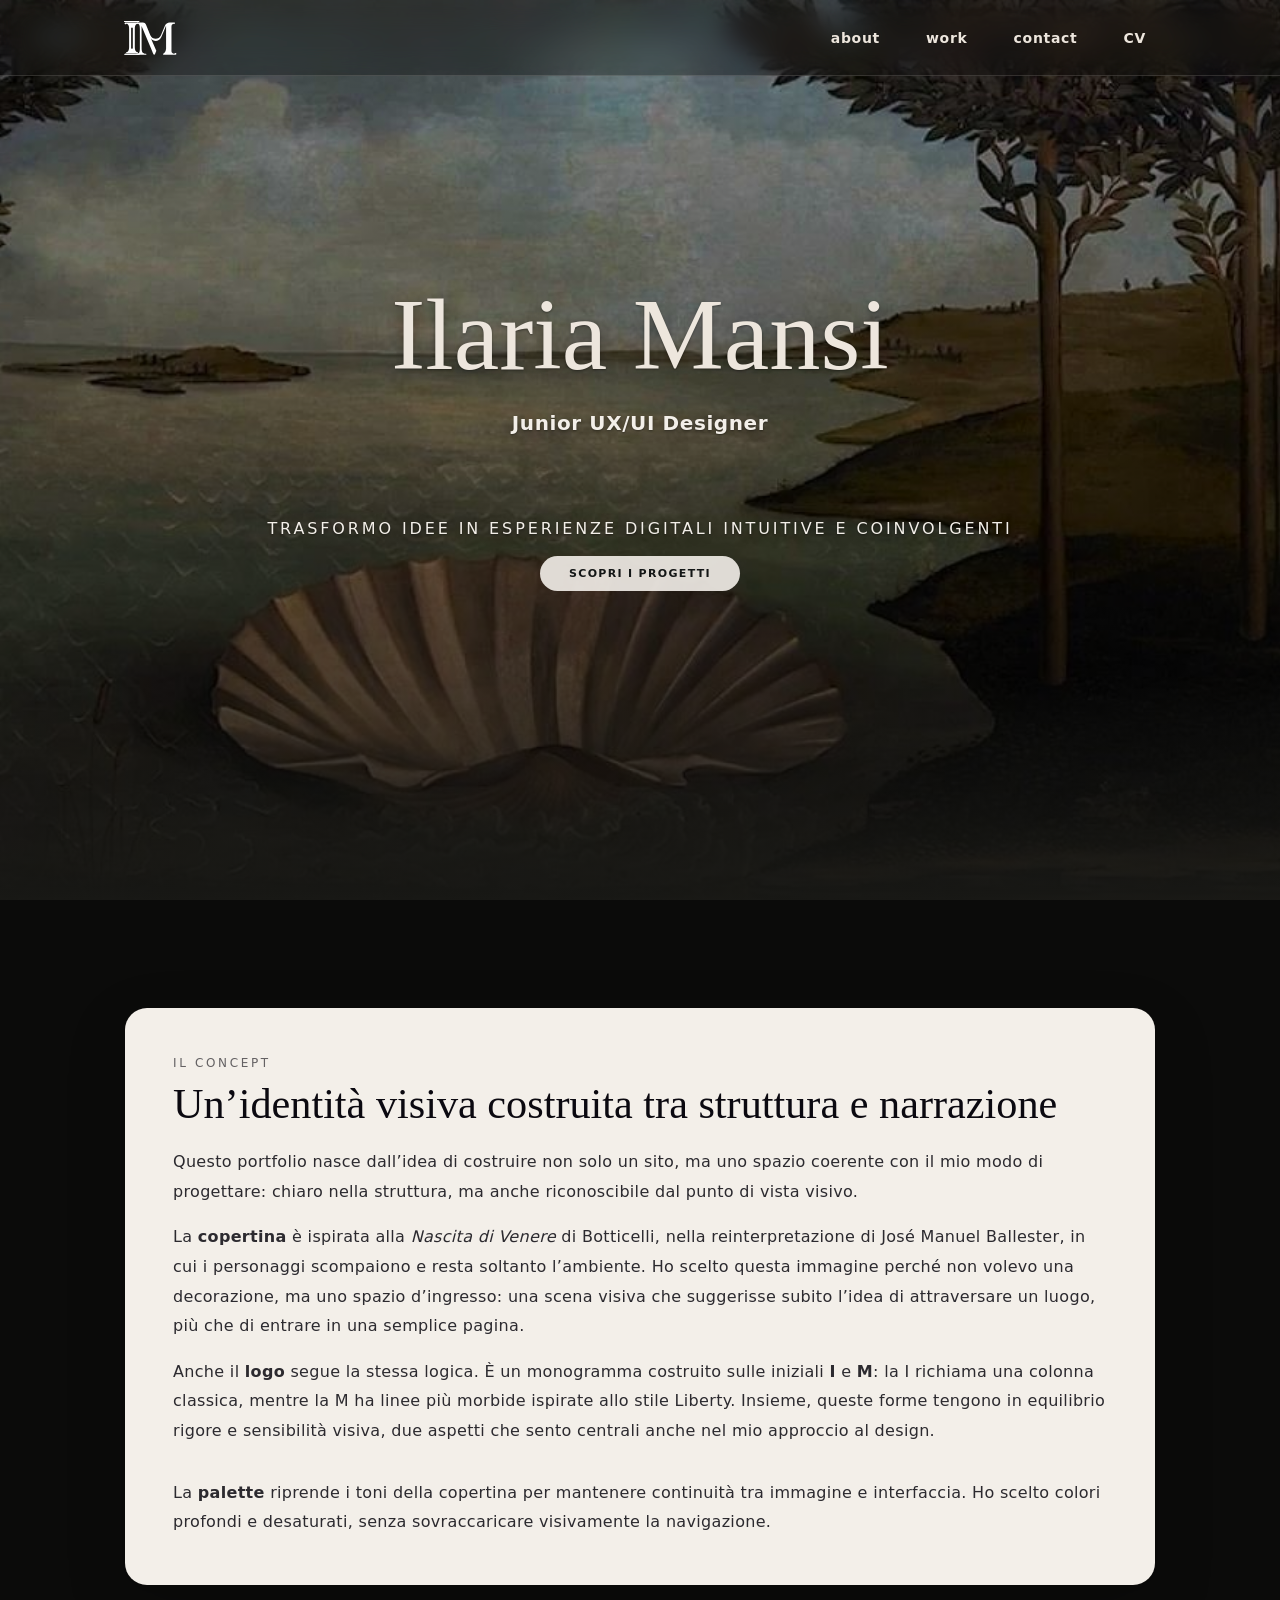
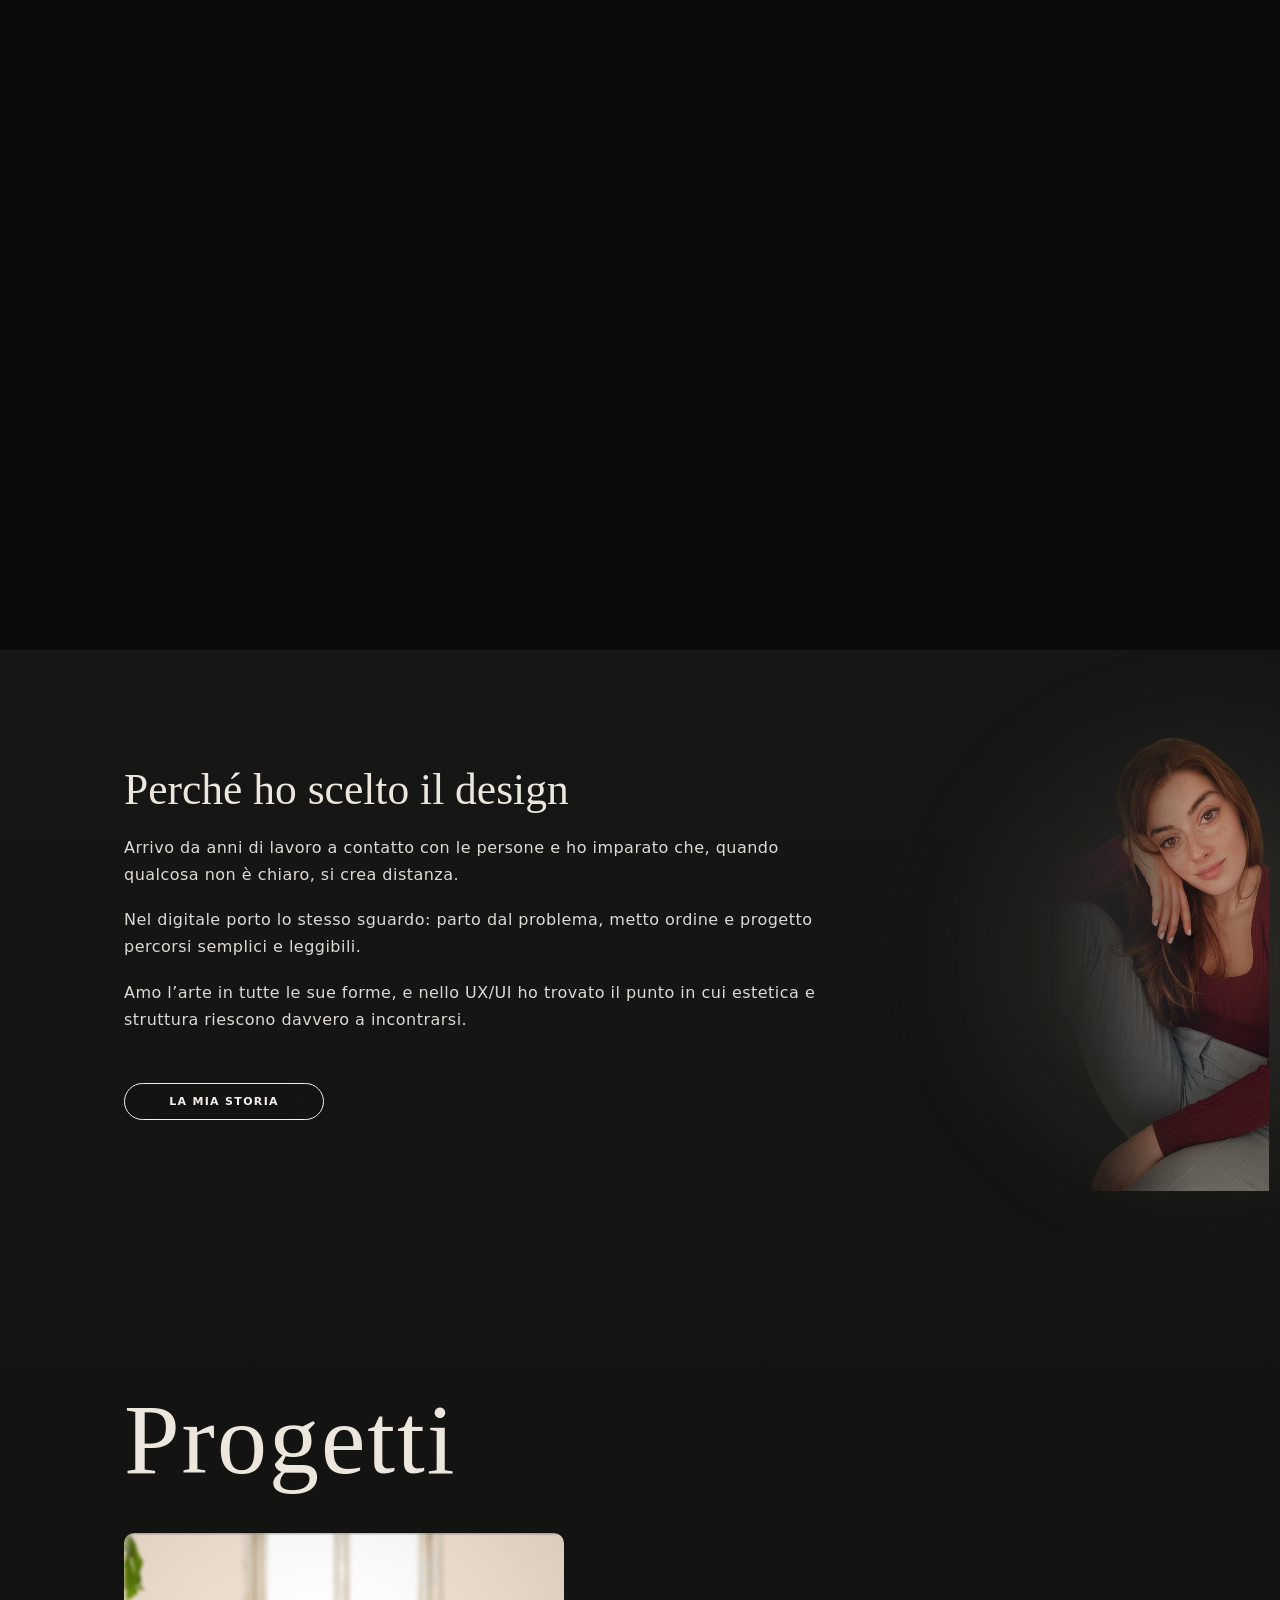
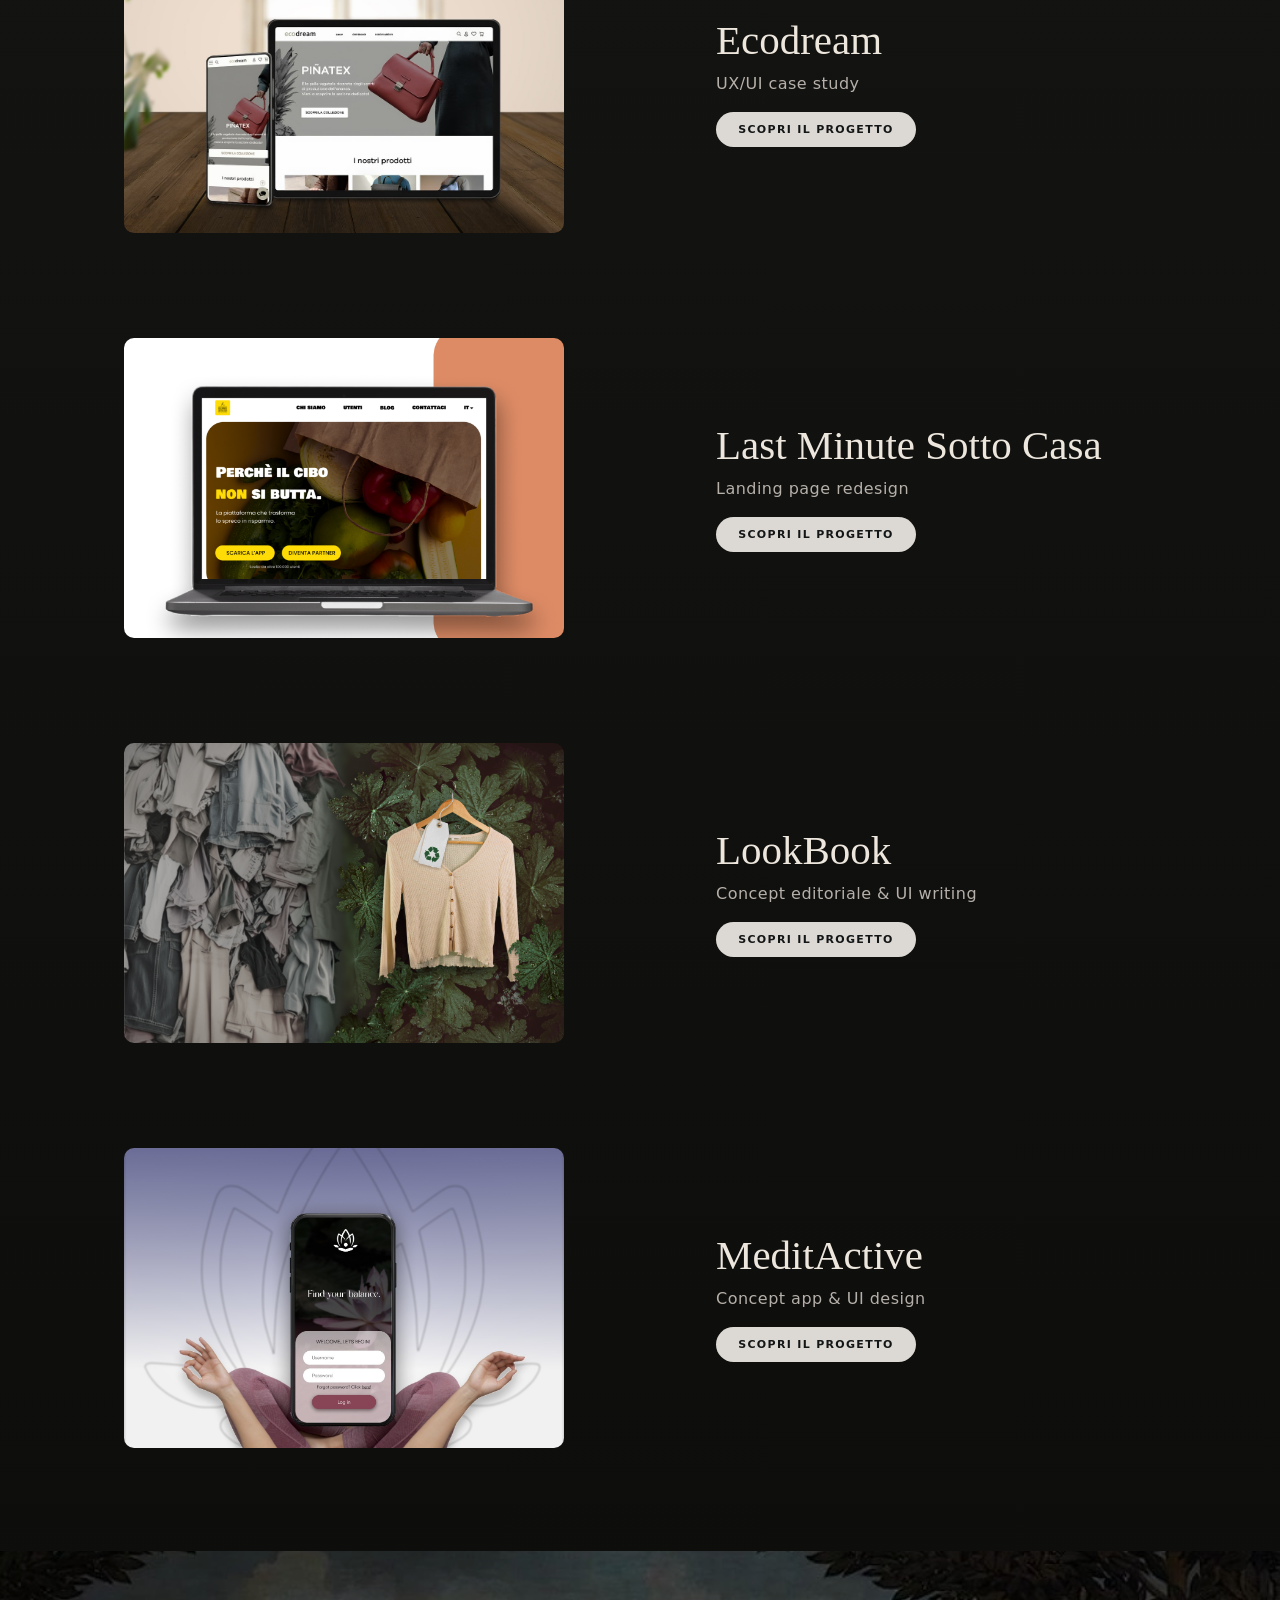
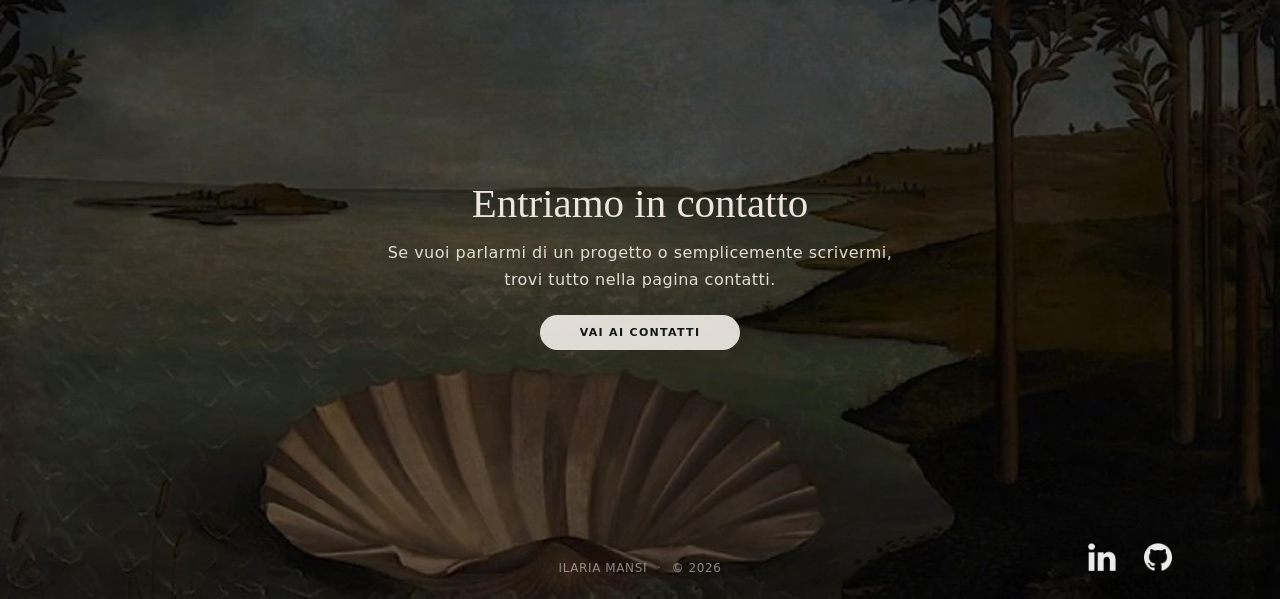
==== commit 2610ffb0: "porfolio upload" ====
--- a/index.html
+++ b/index.html
@@ -6,8 +6,8 @@
   <title>Ilaria Mansi – Home</title>
  <meta property="og:title" content="Ilaria Mansi – Junior UX/UI Designer">
 <meta property="og:description" content="Portfolio UX/UI con case study di redesign, ricerca utenti e progettazione di interfacce digitali.">
-<meta property="og:image" content="https://ilariamansi.github.io/im.portfolio/assets/img/home/art.jpg">
-<meta property="og:url" content="https://ilariamansi.github.io/im.portfolio/">
+<meta property="og:image" content="https://ilariamansi.github.io/portfolio/assets/img/preview/cover-preview.png">
+<meta property="og:url" content="https://ilariamansi.github.io/portfolio/">
 <meta property="og:type" content="website">
 <meta property="og:site_name" content="Ilaria Mansi Portfolio">
 
